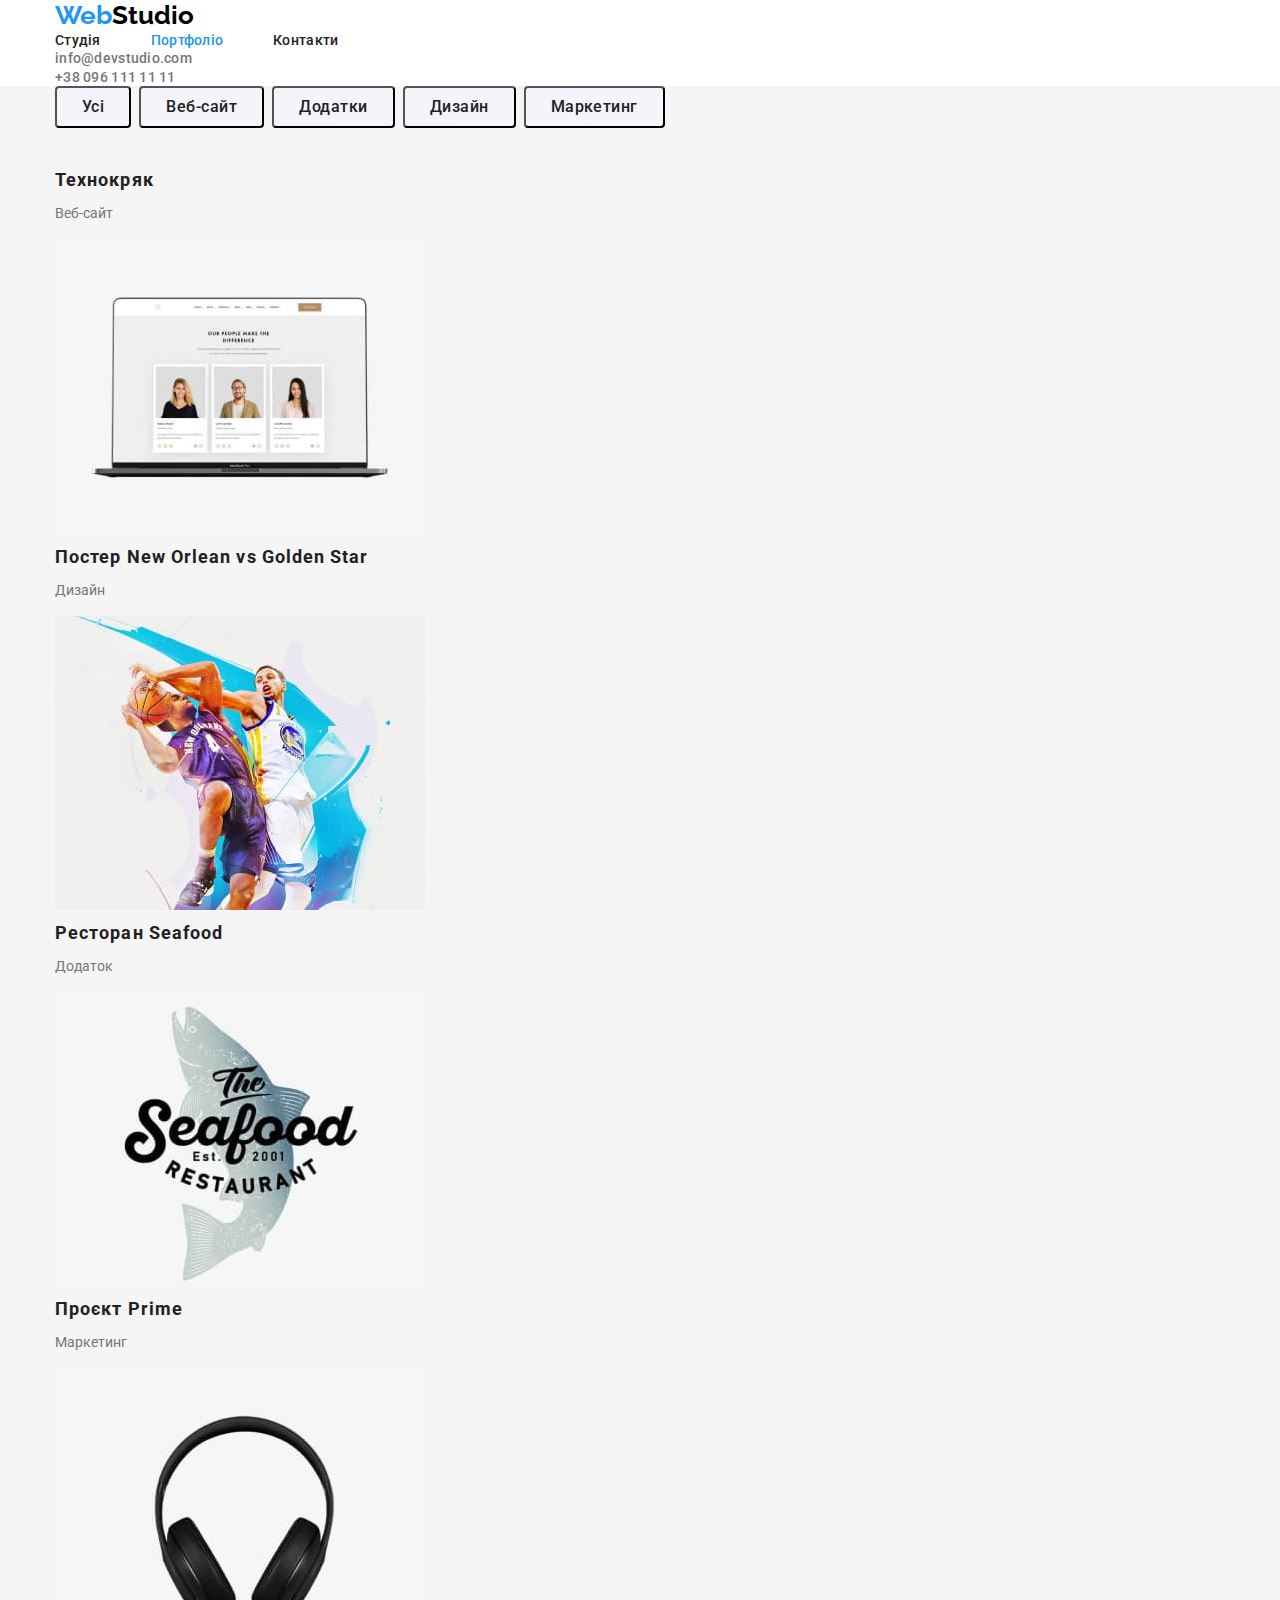
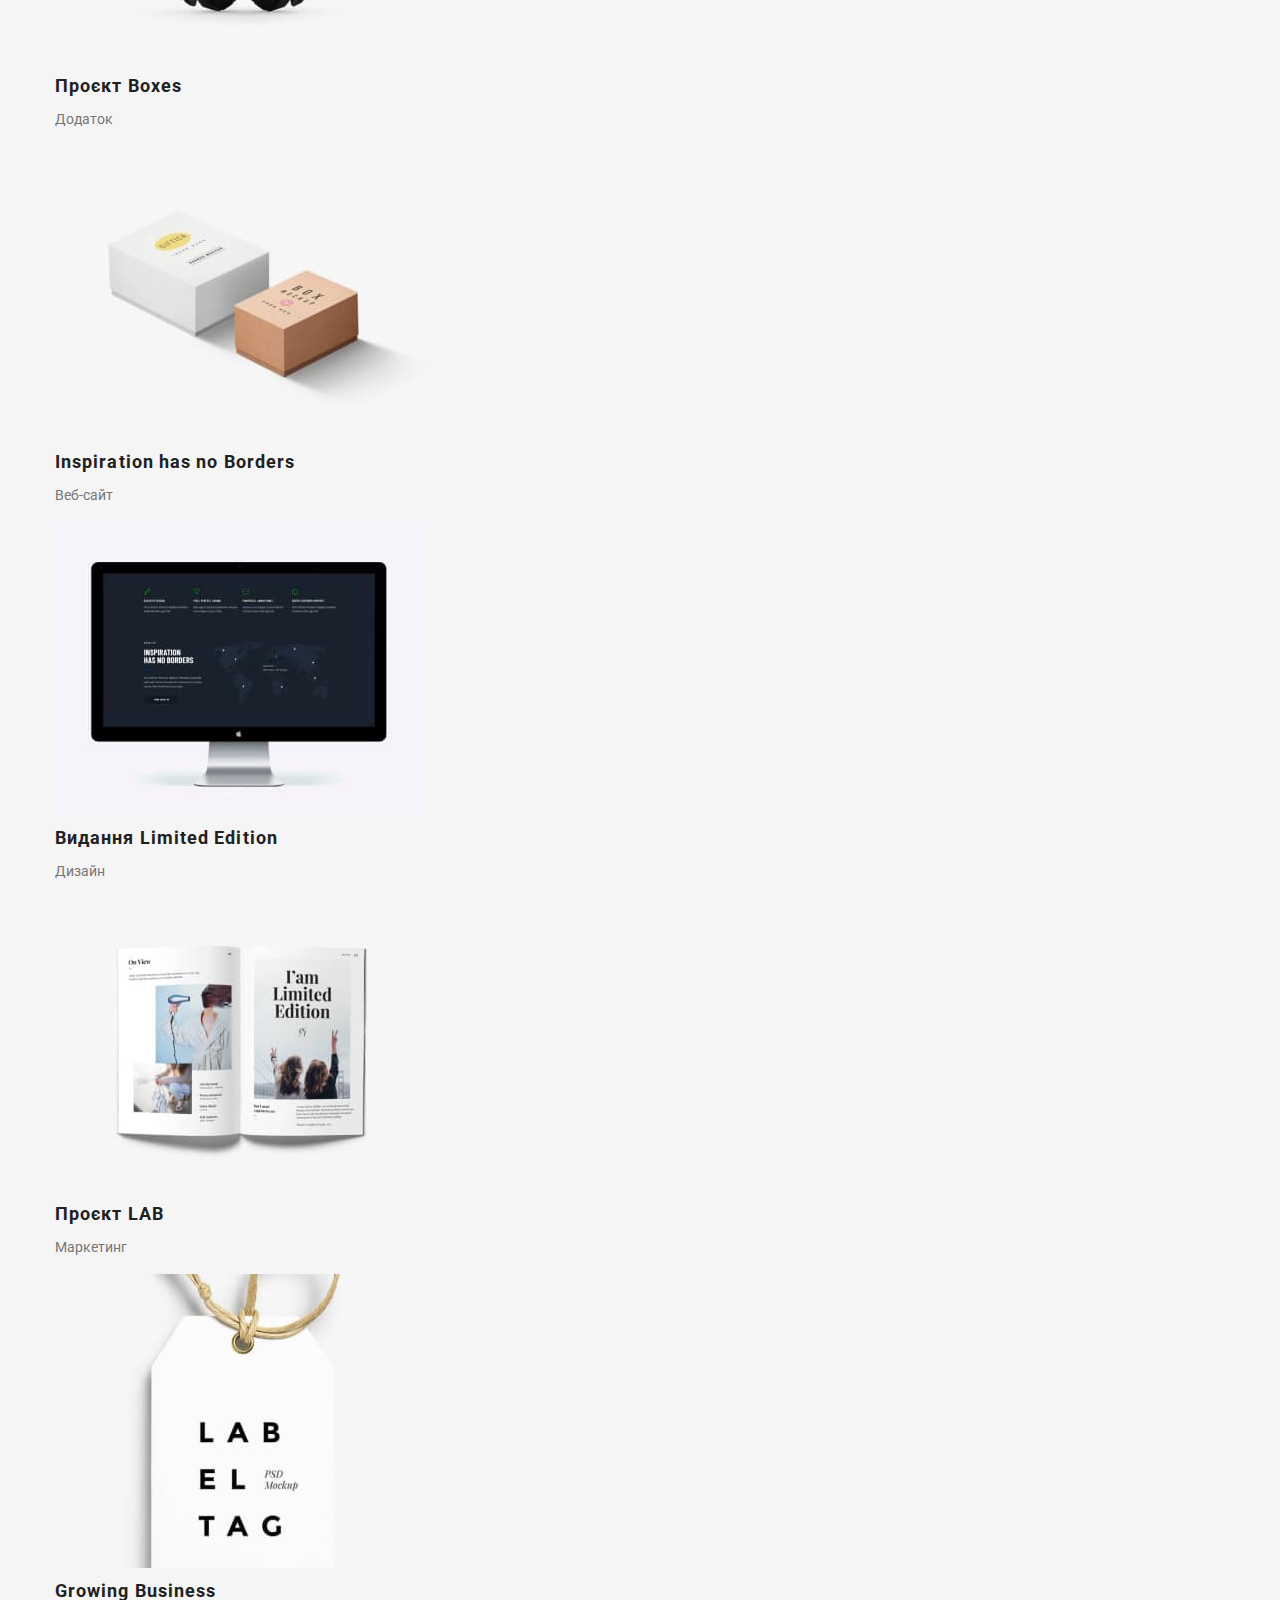
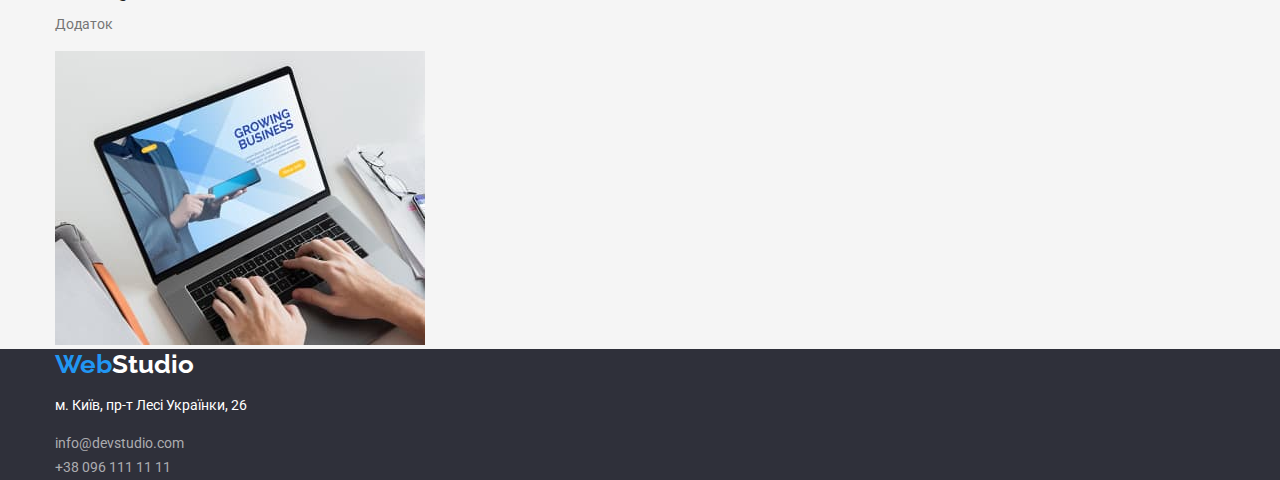
==== portfolio.html @ 54b23ca5 "Added display fllex to header" ====
<!DOCTYPE html>
<html lang="uk">
<head>
    <meta charset="UTF-8">
    <meta http-equiv="X-UA-Compatible" content="IE=edge">
    <meta name="viewport" content="width=device-width, initial-scale=1.0">
    <title>Document</title>
    <link href="https://fonts.googleapis.com/css2?family=Raleway:wght@700&family=Roboto:wght@400;500;700;900&display=swap"
        rel="stylesheet">
    <link rel="stylesheet" href="https://cdnjs.cloudflare.com/ajax/libs/modern-normalize/1.1.0/modern-normalize.min.css">
    <link rel="stylesheet" href="./css/styles.css">
</head>
<body class="page">
    <header class="page-header">
        <div class="container">
        <nav>
            <a href="./index.html" class="logo">
                <span class="accent">Web</span>Studio
            </a>
    
            <ul class="site-nav list">
                <li class="item"><a href="./index.html" class="link">Студія</a></li>
                <li class="item"><a href="./portfolio.html" class="link current">Портфоліо</a></li>
                <li class="item"><a href="" class="link">Контакти</a></li>
            </ul>
        </nav>
        <ul class="contacts list">
            <li><a href="" class="contact-item">info@devstudio.com</a></li>
            <li><a href="" class="contact-item">+38 096 111 11 11</a></li>
        </ul>
        </div>
    </header>
    <main>
        <section class="section no-padding">
            <div class="container">
        <h1 hidden class="menu">Меню</h1>
        <ul class="list btn">
            <li class="navigation"><button class="button" type="button">Усі</button></li>
            <li class="navigation"><button class="button" type="button">Веб-сайт</button></li>
            <li class="navigation"><button class="button" type="button">Додатки</button></li>
            <li class="navigation"><button class="button" type="button">Дизайн</button></li>
            <li class="navigation"><button class="button" type="button">Маркетинг</button></li>
        </ul>
        <ul class="list">
            <li class="list-item">
                <h2 class="section-port-title">Технокряк</h2>
                <p class="text">Веб-сайт</p>
                <img src="./images/технокряк.jpg" alt="Веб-сайт" width="370">
            </li>
            <li class="list-item">
                <h2 class="section-port-title">Постер New Orlean vs Golden Star</h2>
                <p class="text">Дизайн</p>
                <img src="./images/постер.jpg" alt="постер з баскетболістами" width="370">
            </li>
            <li class="list-item">
                <h2 class="section-port-title">Ресторан Seafood</h2>
                <p class="text">Додаток</p>
                <img src="./images/ресторан.jpg" alt="вивіска ресторану морепродуктів" width="370">
            </li>
            <li class="list-item">
                <h2 class="section-port-title">Проєкт Prime</h2>
                <p class="text">Маркетинг</p>
                <img src="./images/проект-прайм.jpg" alt="навушники" width="370">
            </li>
            <li class="list-item">
                <h2 class="section-port-title">Проєкт Boxes</h2>
                <p class="text">Додаток</p>
                <img src="./images/проект-бокс.jpg" alt="коробки" width="370">
            </li>
            <li class="list-item">
                <h2 class="section-port-title">Inspiration has no Borders</h2>
                <p class="text">Веб-сайт</p>
                <img src="./images/вебсайт.jpg" alt="компьютер" width="370">
            </li>
            <li class="list-item">
                <h2 class="section-port-title">Видання Limited Edition</h2>
                <p class="text">Дизайн</p>
                <img src="./images/видання.jpg" alt="відкритий журнал" width="370">
            </li>
            <li class="list-item">
                <h2 class="section-port-title" >Проєкт LAB</h2>
                <p class="text">Маркетинг</p>
                <img src="./images/проект-лаб.jpg" alt="бірка" width="370">
            </li>
            <li class="list-item">
                <h2 class="section-port-title">Growing Business</h2>
                <p class="text">Додаток</p>
                <img src="./images/бізнес.jpg" alt="людина працює за компьютером" width="370">
            </li>
        </ul>
            </div>
        </section>
    </main>
    <footer class="end-page">
        <div class="container">
        <a href="./index.html" class="logo">
            <span class="accent">Web</span><span class="color-footer">Studio</span>
        </a><br>
        <address>
            <p class="post-office">
                м. Київ, пр-т Лесі Українки, 26 <br>
            </p>
            <a href="" class="email">info@devstudio.com</a><br>
            <a href="" class="number">+38 096 111 11 11</a>
        </address>
        </div>
    </footer>
</body>
</html>
---- css/styles.css ----
/*основний колір #212121*/
/*другорядний колір #757575*/
/*білий #FFFFFF*/
/*акцент #2196F3*/
/*основний bcg колір #F5F5F5*/
.container{
    width: 1200px;
    margin-left: auto;
    margin-right: auto;
    padding-left: 15px;
    padding-right: 15px;
}
:root {
    --primary-text-color:#212121;
    --secondary-text-color:#757575;
    --accent-color:#2196F3;
    --primary-bcground-color:#F5F5F5;
    --bcground-accent-color: #2196F3;
    --primary-white-color:#FFFFFF;
    --secondary-white-color:#F5F4FA;
    --bcground-secondary-white-color: #F5F4FA;
}

/*header*/
.logo, .accent {
    font-family: 'Raleway', sans-serif;
    font-weight: 700;
    font-size: 26px;
    line-height:1.19;
    text-decoration: none;       
}
.logo {
    color: #000000;
}

.accent {
    color: var(--accent-color);
}

.logo:hover,
.logo:focus{
    color: var(--accent-color);
}

/*body*/
.page {
    color:var(--primary-text-color);
    background-color: var(--primary-bcground-color);
    font-family: 'Roboto', sans-serif;
}
.page-header{
    background-color:#FFFFFF;
}
.site-nav{
    display: flex;
}
.site-nav .item:not(:last-child){
    margin-right: 50px;
}
.site-nav .link{
    color:var(--primary-text-color);
    font-weight: 500;
    font-size: 14px;
    line-height: 1.14;
    letter-spacing: 0.02em;
    text-decoration: none;
}
.site-nav .link.current{
    color: var(--accent-color);
    font-weight: 500;
    font-size: 14px;
    line-height:1.14;
    letter-spacing: 0.02em;

}
.site-nav .link:hover, 
.site-nav .link:focus {
    color: var(--accent-color);
}
.contacts .contact-item {
    color: var(--secondary-text-color);
    font-weight: 500;
    font-size: 14px;
    line-height:1.14;
    letter-spacing: 0.02em;
    text-decoration: none;
}
.contacts .contact-item:hover,
.contacts .contact-item:focus{
    color:var(--accent-color);
}

/*main*/

/*hero*/
.hero{
    background-color: #2F303A;
    text-align: center;
}
.hero-title{
    margin-top: 0;
    margin-bottom: 32px;
    color: #FFFFFF;
    text-transform: uppercase;
    font-weight: 900;
    font-size: 44px;
    line-height: 1.36;
    letter-spacing: 0.06em;
    
}
.section{
    background-color:var(--primary-bcground-color);
    padding-top: 94px;
    padding-bottom: 94px;
}
.section-title{
    color:var(--primary-text-color) ;
    font-size: 36px;
    line-height: 1.17;
    text-align: center;
    margin-top: 0;
    margin-bottom: 50px;
}
.list{
    list-style: none;
    margin: 0;
    padding: 0;
}

/*features*/
.feature-list .title {
    color:var(--primary-text-color);
    font-size: 14px;
    line-height: 1.14;
    margin-top: 0;
    margin-bottom: 10; 
}
.list-item .text{
    color: var(--secondary-text-color);
    font-size: 14px;
    line-height: 1.71;
    margin-top: 0;
    
}
/*work*/
.work-list .title{
    color: var(--primary-text-color);
}
/*team*/
.team{
    background-color: #F5F4FA;
}
.team-list .title{
    color: var(--primary-text-color);
    font-weight: 500;
    font-size: 16px;
    line-height: 1.19;
    margin-top: 0;
    margin-bottom: 10px;
}
.section-team {
    background-color: var(--bcground-secondary-white-color);
}
.list-member .text{
    color: var(--secondary-text-color);
    font-size: 16px;
    line-height: 1.19;
    margin-top: 0;
    margin-bottom: 0;
}
/*footer*/
.end-page{
    background-color:#2F303A;
}
.post-office{
    color:var(--primary-white-color);
    font-style: normal;
    font-size: 14px;
    line-height: 1.71;
}
.color-footer{
    color: var(--primary-white-color);
}
.color-footer:hover,
.color-footer:focus {
    color: var(--accent-color);
}
.email,
.number {
    color:#ACACB0 ;
    font-style: normal;
    font-size: 14px;
    line-height: 1.71;
    text-decoration: none;
}
.email:hover,
.email:focus{
   color: var(--accent-color); 
}
.number:hover,
.number:focus{
    color: var(--accent-color);
}

/*Styles of portfolio*/
.button {
    display: inline-block;
    color: var(--primary-text-color);
    background-color:var(--secondary-white-color);
    font-family: 'Roboto';
    font-style: normal;
    cursor: pointer;
    font-weight: 500;
    font-size: 16px;
    line-height: 1.63;
    letter-spacing: 0.03em;
    border-radius: 4px;
    padding: 6px 25px;
}
.list.btn {
    margin-bottom: 34px;
    display: flex;
}
.list.btn .navigation:not(:last-child){
    margin-right: 8px;
}
.button:hover,
.button:focus{
    color: var(--primary-white-color);
    background-color:var(--bcground-accent-color);
}
.button.primary{
    min-width: 216px;
    display: inline-block;
    color:var(--primary-white-color);
    background-color:var(--bcground-accent-color);
    font-family: 'Roboto';
    font-style: normal;
    font-weight: 700;
    font-size: 16px;
    line-height: 1.88;
    text-align: center;
    letter-spacing: 0.06em;
    border-radius: 4px;
    padding: 10px 32px;
}
.button.secondary{
    color: var(--primary-text-color);
    background-color:var(--bcground-secondary-white-color);
}
.section-port-title{
    color: var(--primary-text-color);
    font-size: 18px;
    line-height: 2;
    letter-spacing: 0.06em;
    margin-top: 0;
    margin-bottom: 4px;
}
.section.no-padding{
    padding-top: 0;
    padding-bottom: 0;
}
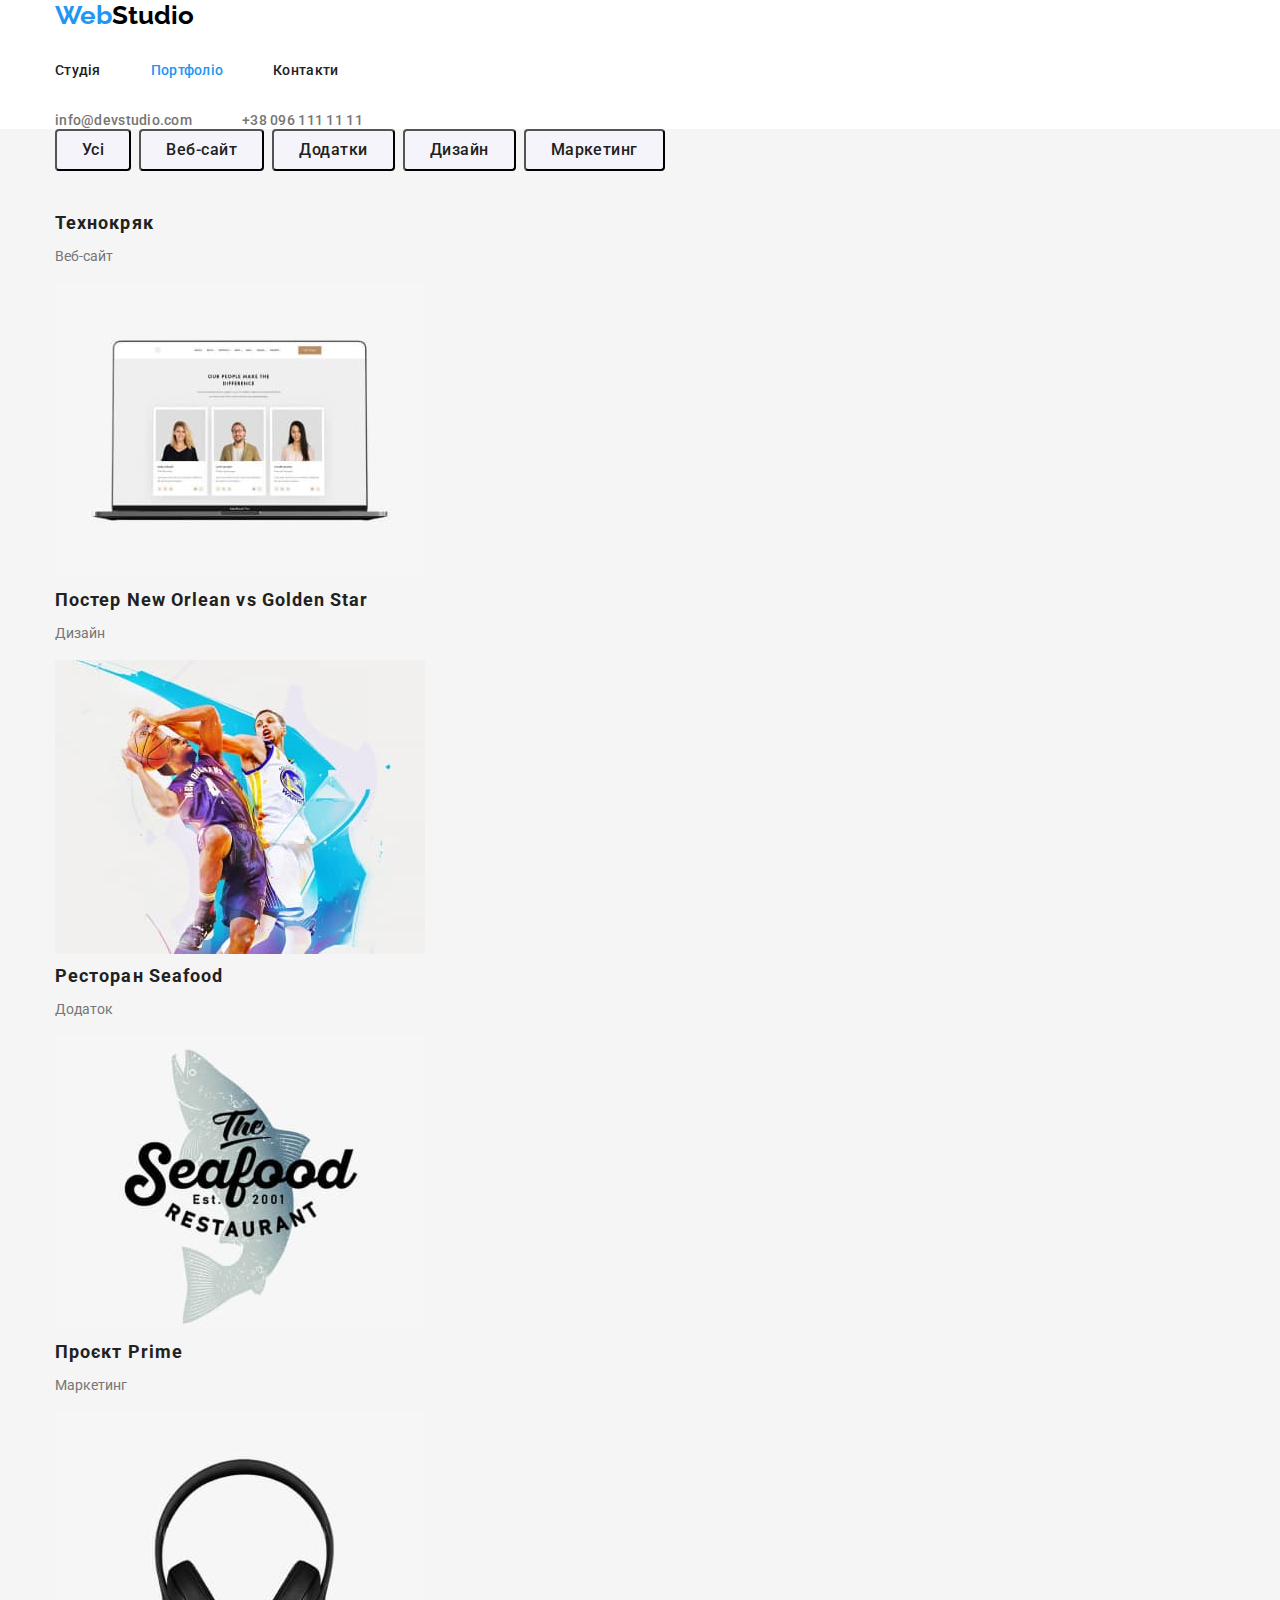
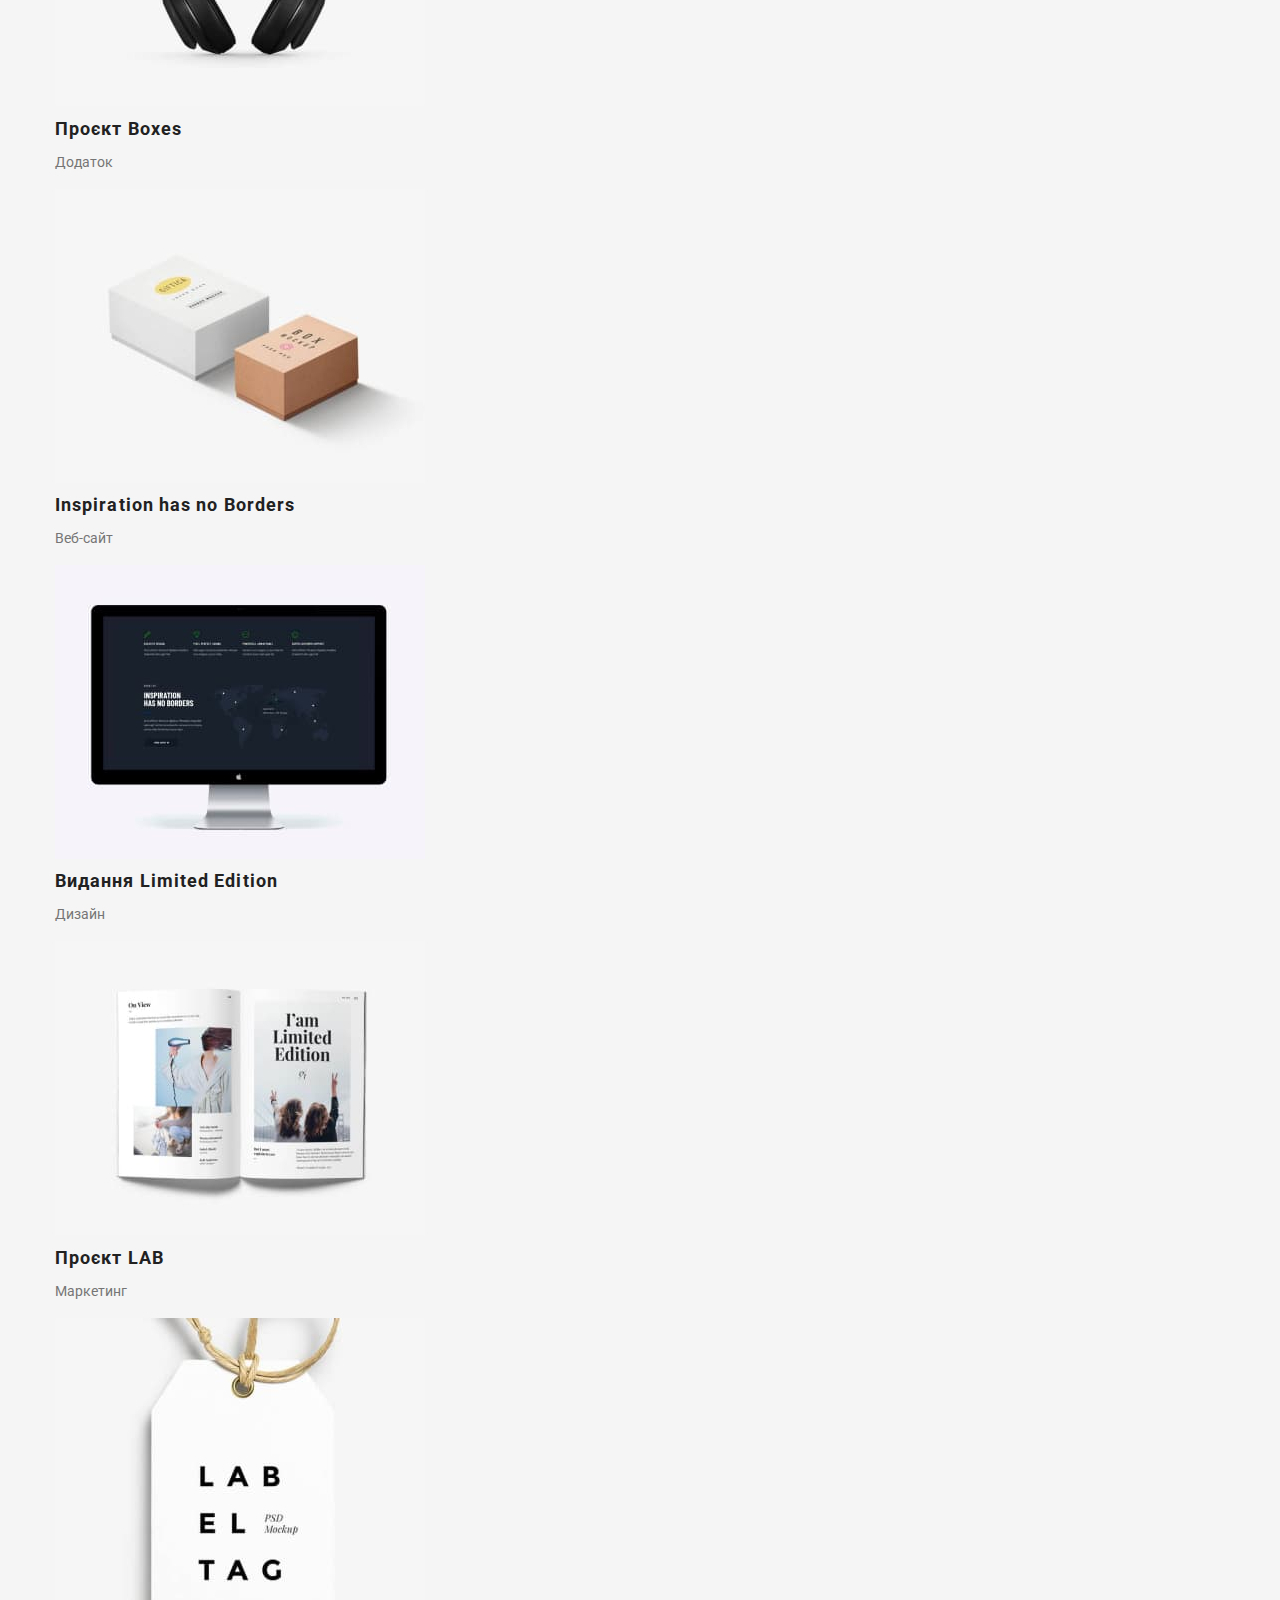
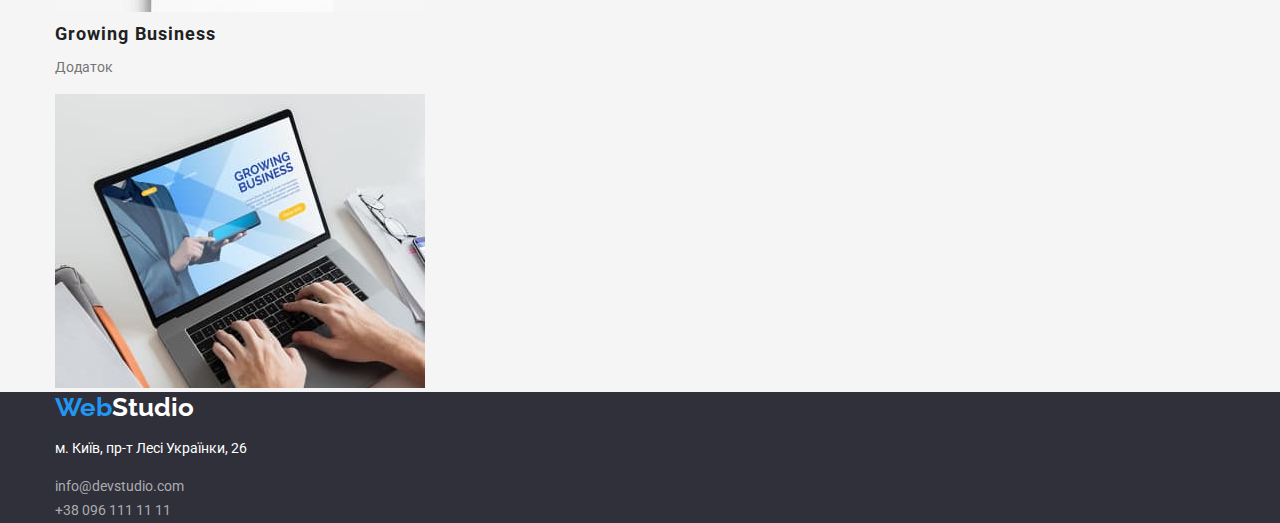
==== commit 16ce6f92: "Updated header" ====
--- a/portfolio.html
+++ b/portfolio.html
@@ -25,8 +25,8 @@
             </ul>
         </nav>
         <ul class="contacts list">
-            <li><a href="" class="contact-item">info@devstudio.com</a></li>
-            <li><a href="" class="contact-item">+38 096 111 11 11</a></li>
+            <li class="item"><a href="mailto:info@devstudio.com" class="contact-item">info@devstudio.com</a></li>
+            <li class="item"><a href="tel:+380961111111" class="contact-item">+38 096 111 11 11</a></li>
         </ul>
         </div>
     </header>
--- a/css/styles.css
+++ b/css/styles.css
@@ -51,6 +51,10 @@
 .page-header{
     background-color:#FFFFFF;
 }
+/*main-div*/
+.main-div{
+    display: flex;
+}
 .site-nav{
     display: flex;
 }
@@ -58,12 +62,17 @@
     margin-right: 50px;
 }
 .site-nav .link{
+    display:block;
+    padding-top: 32px;
+    padding-bottom: 32px;
+    
     color:var(--primary-text-color);
     font-weight: 500;
     font-size: 14px;
     line-height: 1.14;
     letter-spacing: 0.02em;
     text-decoration: none;
+    
 }
 .site-nav .link.current{
     color: var(--accent-color);
@@ -76,6 +85,12 @@
 .site-nav .link:hover, 
 .site-nav .link:focus {
     color: var(--accent-color);
+}
+.contacts{
+    display: flex;
+}
+.contacts .item+.item{
+    margin-left: 50px;
 }
 .contacts .contact-item {
     color: var(--secondary-text-color);
@@ -100,6 +115,7 @@
 .hero-title{
     margin-top: 0;
     margin-bottom: 32px;
+    
     color: #FFFFFF;
     text-transform: uppercase;
     font-weight: 900;
@@ -109,17 +125,20 @@
     
 }
 .section{
-    background-color:var(--primary-bcground-color);
     padding-top: 94px;
     padding-bottom: 94px;
+    
+    background-color:var(--primary-bcground-color);
 }
 .section-title{
+    margin-top: 0;
+    margin-bottom: 50px;
+    
     color:var(--primary-text-color) ;
     font-size: 36px;
     line-height: 1.17;
     text-align: center;
-    margin-top: 0;
-    margin-bottom: 50px;
+    
 }
 .list{
     list-style: none;
@@ -129,17 +148,21 @@
 
 /*features*/
 .feature-list .title {
+    margin-top: 0;
+    margin-bottom: 10;
+    
     color:var(--primary-text-color);
     font-size: 14px;
     line-height: 1.14;
-    margin-top: 0;
-    margin-bottom: 10; 
+     
 }
 .list-item .text{
+    margin-top: 0;
+    
     color: var(--secondary-text-color);
     font-size: 14px;
     line-height: 1.71;
-    margin-top: 0;
+    
     
 }
 /*work*/
@@ -151,22 +174,26 @@
     background-color: #F5F4FA;
 }
 .team-list .title{
+    margin-top: 0;
+    margin-bottom: 10px;
+    
     color: var(--primary-text-color);
     font-weight: 500;
     font-size: 16px;
     line-height: 1.19;
-    margin-top: 0;
-    margin-bottom: 10px;
+    
 }
 .section-team {
     background-color: var(--bcground-secondary-white-color);
 }
 .list-member .text{
+    margin-top: 0;
+    margin-bottom: 0;
+    
     color: var(--secondary-text-color);
     font-size: 16px;
     line-height: 1.19;
-    margin-top: 0;
-    margin-bottom: 0;
+    
 }
 /*footer*/
 .end-page{
@@ -205,8 +232,12 @@
 /*Styles of portfolio*/
 .button {
     display: inline-block;
+    border-radius: 4px;
+    padding: 6px 25px;
+    
     color: var(--primary-text-color);
     background-color:var(--secondary-white-color);
+    
     font-family: 'Roboto';
     font-style: normal;
     cursor: pointer;
@@ -214,8 +245,7 @@
     font-size: 16px;
     line-height: 1.63;
     letter-spacing: 0.03em;
-    border-radius: 4px;
-    padding: 6px 25px;
+    
 }
 .list.btn {
     margin-bottom: 34px;
@@ -232,8 +262,12 @@
 .button.primary{
     min-width: 216px;
     display: inline-block;
+    border-radius: 4px;
+    padding: 10px 32px;
+    
     color:var(--primary-white-color);
     background-color:var(--bcground-accent-color);
+    
     font-family: 'Roboto';
     font-style: normal;
     font-weight: 700;
@@ -241,20 +275,21 @@
     line-height: 1.88;
     text-align: center;
     letter-spacing: 0.06em;
-    border-radius: 4px;
-    padding: 10px 32px;
+    
 }
 .button.secondary{
     color: var(--primary-text-color);
     background-color:var(--bcground-secondary-white-color);
 }
 .section-port-title{
+    margin-top: 0;
+    margin-bottom: 4px;
+    
     color: var(--primary-text-color);
     font-size: 18px;
     line-height: 2;
     letter-spacing: 0.06em;
-    margin-top: 0;
-    margin-bottom: 4px;
+    
 }
 .section.no-padding{
     padding-top: 0;
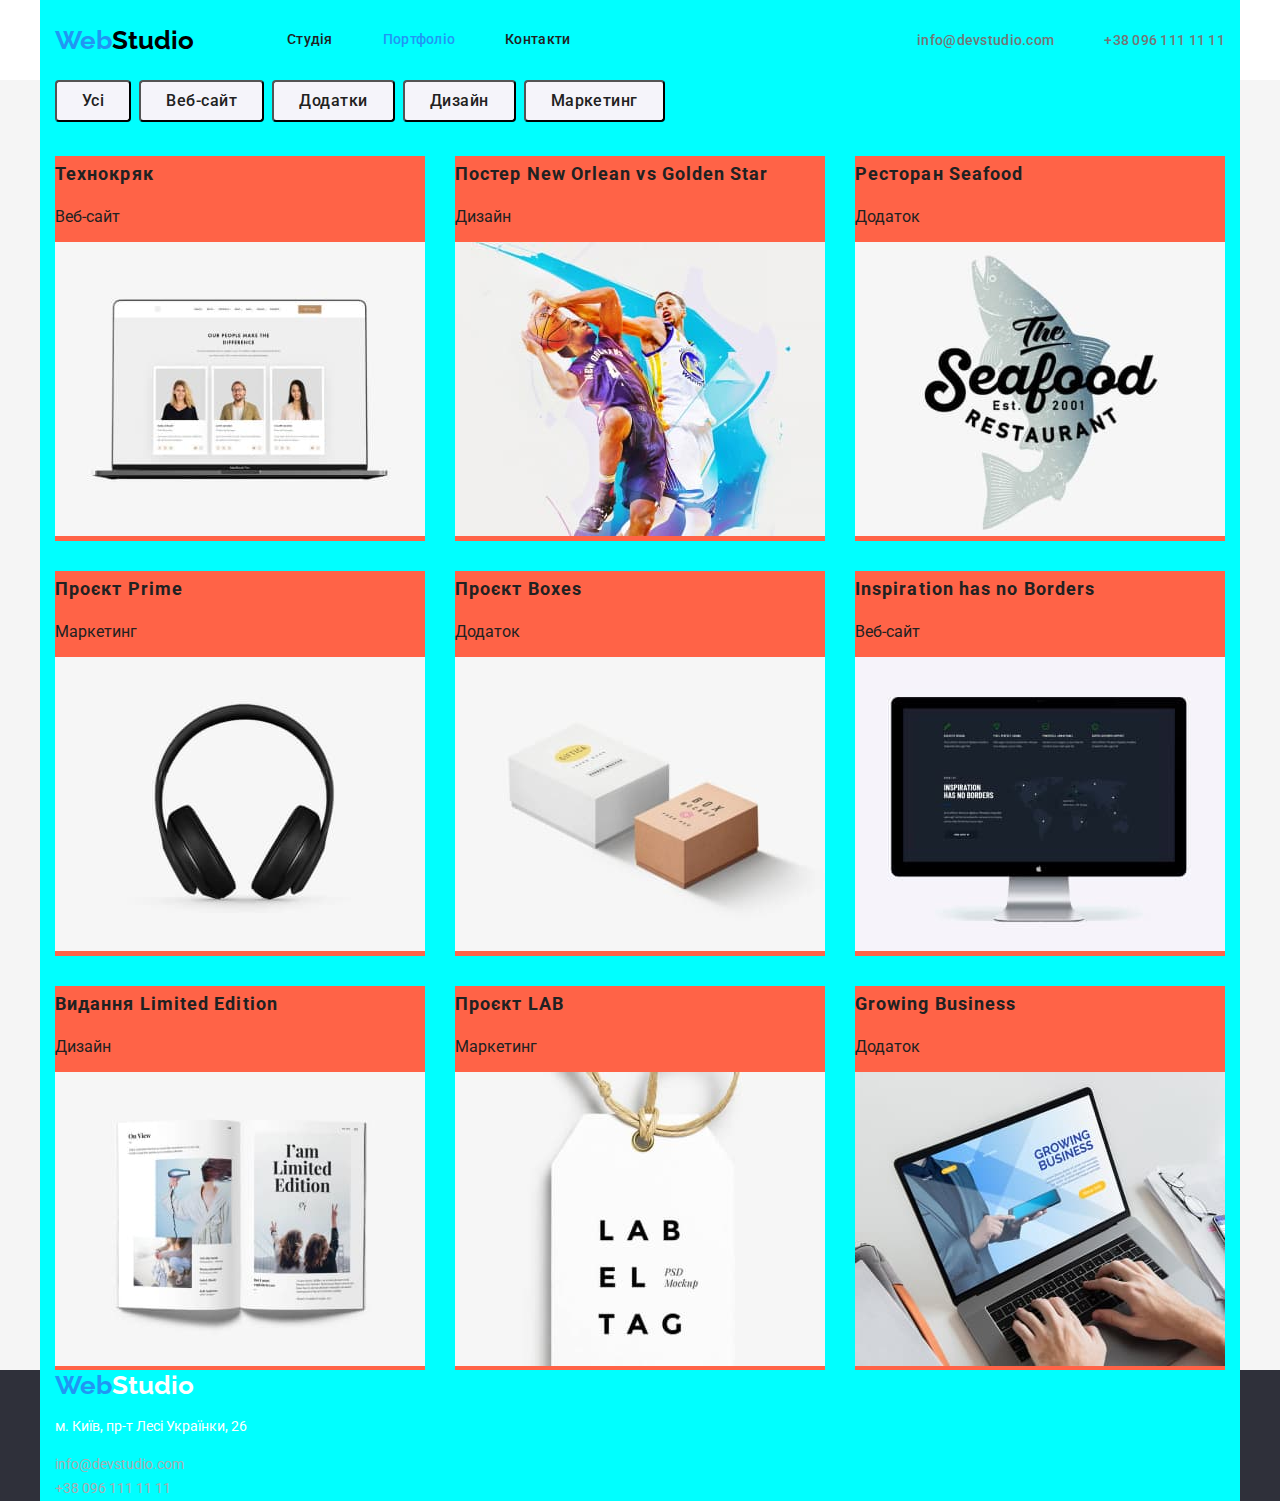
==== commit 81dd32f6: "Made boxex for portfolio" ====
--- a/portfolio.html
+++ b/portfolio.html
@@ -12,8 +12,8 @@
 </head>
 <body class="page">
     <header class="page-header">
-        <div class="container">
-        <nav>
+        <div class="container main-div"">
+        <nav class="main-nav">
             <a href="./index.html" class="logo">
                 <span class="accent">Web</span>Studio
             </a>
@@ -33,61 +33,61 @@
     <main>
         <section class="section no-padding">
             <div class="container">
-        <h1 hidden class="menu">Меню</h1>
-        <ul class="list btn">
-            <li class="navigation"><button class="button" type="button">Усі</button></li>
-            <li class="navigation"><button class="button" type="button">Веб-сайт</button></li>
-            <li class="navigation"><button class="button" type="button">Додатки</button></li>
-            <li class="navigation"><button class="button" type="button">Дизайн</button></li>
-            <li class="navigation"><button class="button" type="button">Маркетинг</button></li>
-        </ul>
-        <ul class="list">
-            <li class="list-item">
-                <h2 class="section-port-title">Технокряк</h2>
-                <p class="text">Веб-сайт</p>
-                <img src="./images/технокряк.jpg" alt="Веб-сайт" width="370">
-            </li>
-            <li class="list-item">
-                <h2 class="section-port-title">Постер New Orlean vs Golden Star</h2>
-                <p class="text">Дизайн</p>
-                <img src="./images/постер.jpg" alt="постер з баскетболістами" width="370">
-            </li>
-            <li class="list-item">
-                <h2 class="section-port-title">Ресторан Seafood</h2>
-                <p class="text">Додаток</p>
-                <img src="./images/ресторан.jpg" alt="вивіска ресторану морепродуктів" width="370">
-            </li>
-            <li class="list-item">
-                <h2 class="section-port-title">Проєкт Prime</h2>
-                <p class="text">Маркетинг</p>
-                <img src="./images/проект-прайм.jpg" alt="навушники" width="370">
-            </li>
-            <li class="list-item">
-                <h2 class="section-port-title">Проєкт Boxes</h2>
-                <p class="text">Додаток</p>
-                <img src="./images/проект-бокс.jpg" alt="коробки" width="370">
-            </li>
-            <li class="list-item">
-                <h2 class="section-port-title">Inspiration has no Borders</h2>
-                <p class="text">Веб-сайт</p>
-                <img src="./images/вебсайт.jpg" alt="компьютер" width="370">
-            </li>
-            <li class="list-item">
-                <h2 class="section-port-title">Видання Limited Edition</h2>
-                <p class="text">Дизайн</p>
-                <img src="./images/видання.jpg" alt="відкритий журнал" width="370">
-            </li>
-            <li class="list-item">
-                <h2 class="section-port-title" >Проєкт LAB</h2>
-                <p class="text">Маркетинг</p>
-                <img src="./images/проект-лаб.jpg" alt="бірка" width="370">
-            </li>
-            <li class="list-item">
-                <h2 class="section-port-title">Growing Business</h2>
-                <p class="text">Додаток</p>
-                <img src="./images/бізнес.jpg" alt="людина працює за компьютером" width="370">
-            </li>
-        </ul>
+                <h1 hidden class="menu">Меню</h1>
+                <ul class="list btn">
+                    <li class="navigation"><button class="button" type="button">Усі</button></li>
+                    <li class="navigation"><button class="button" type="button">Веб-сайт</button></li>
+                    <li class="navigation"><button class="button" type="button">Додатки</button></li>
+                    <li class="navigation"><button class="button" type="button">Дизайн</button></li>
+                    <li class="navigation"><button class="button" type="button">Маркетинг</button></li>
+                </ul>
+                <ul class="list-content">
+                    <li class="list-items">
+                        <h2 class="section-port-title">Технокряк</h2>
+                        <p class="text">Веб-сайт</p>
+                        <img src="./images/технокряк.jpg" alt="Веб-сайт" width="370">
+                    </li>
+                    <li class="list-items">
+                        <h2 class="section-port-title">Постер New Orlean vs Golden Star</h2>
+                        <p class="text">Дизайн</p>
+                        <img src="./images/постер.jpg" alt="постер з баскетболістами" width="370">
+                    </li>
+                    <li class="list-items">
+                        <h2 class="section-port-title">Ресторан Seafood</h2>
+                        <p class="text">Додаток</p>
+                        <img src="./images/ресторан.jpg" alt="вивіска ресторану морепродуктів" width="370">
+                    </li>
+                    <li class="list-items">
+                        <h2 class="section-port-title">Проєкт Prime</h2>
+                        <p class="text">Маркетинг</p>
+                        <img src="./images/проект-прайм.jpg" alt="навушники" width="370">
+                    </li>
+                    <li class="list-items">
+                        <h2 class="section-port-title">Проєкт Boxes</h2>
+                        <p class="text">Додаток</p>
+                        <img src="./images/проект-бокс.jpg" alt="коробки" width="370">
+                    </li>
+                    <li class="list-items">
+                        <h2 class="section-port-title">Inspiration has no Borders</h2>
+                        <p class="text">Веб-сайт</p>
+                        <img src="./images/вебсайт.jpg" alt="компьютер" width="370">
+                    </li>
+                    <li class="list-items">
+                        <h2 class="section-port-title">Видання Limited Edition</h2>
+                        <p class="text">Дизайн</p>
+                        <img src="./images/видання.jpg" alt="відкритий журнал" width="370">
+                    </li>
+                    <li class="list-items">
+                        <h2 class="section-port-title" >Проєкт LAB</h2>
+                        <p class="text">Маркетинг</p>
+                        <img src="./images/проект-лаб.jpg" alt="бірка" width="370">
+                    </li>
+                    <li class="list-items">
+                        <h2 class="section-port-title">Growing Business</h2>
+                        <p class="text">Додаток</p>
+                        <img src="./images/бізнес.jpg" alt="людина працює за компьютером" width="370">
+                    </li>
+                </ul>
             </div>
         </section>
     </main>
--- a/css/styles.css
+++ b/css/styles.css
@@ -8,7 +8,7 @@
     margin-left: auto;
     margin-right: auto;
     padding-left: 15px;
-    padding-right: 15px;
+    padding-right: 15px; background-color: aqua;
 }
 :root {
     --primary-text-color:#212121;
@@ -51,13 +51,26 @@
 .page-header{
     background-color:#FFFFFF;
 }
+.list {
+    list-style: none;
+    margin: 0;
+    padding: 0;
+}
+.site-nav {
+    display: flex;
+    margin-left: 93px;
+}
+
+.main-nav {
+    display: flex;
+    align-items: center; 
+}
+
 /*main-div*/
 .main-div{
     display: flex;
-}
-.site-nav{
-    display: flex;
-}
+    align-items: center;}
+
 .site-nav .item:not(:last-child){
     margin-right: 50px;
 }
@@ -88,6 +101,7 @@
 }
 .contacts{
     display: flex;
+    margin-left: auto;
 }
 .contacts .item+.item{
     margin-left: 50px;
@@ -140,31 +154,34 @@
     text-align: center;
     
 }
-.list{
-    list-style: none;
-    margin: 0;
-    padding: 0;
-}
 
 /*features*/
 .feature-list .title {
     margin-top: 0;
-    margin-bottom: 10;
-    
-    color:var(--primary-text-color);
+    margin-bottom: 10 px;
+    color: var(--primary-text-color);
     font-size: 14px;
     line-height: 1.14;
-     
-}
-.list-item .text{
-    margin-top: 0;
-    
+    margin-bottom: 10px;
+}
+.feature-list {
+    display: flex;
+    flex: wrap;
+}
+.feature-list .list-item{
+width: 270px;
+}
+.list-item .text {
+    margin-top: 0;
+    margin-bottom: 0;
+
     color: var(--secondary-text-color);
     font-size: 14px;
     line-height: 1.71;
-    
-    
-}
+}
+
+
+
 /*work*/
 .work-list .title{
     color: var(--primary-text-color);
@@ -245,11 +262,11 @@
     font-size: 16px;
     line-height: 1.63;
     letter-spacing: 0.03em;
-    
 }
 .list.btn {
     margin-bottom: 34px;
     display: flex;
+    
 }
 .list.btn .navigation:not(:last-child){
     margin-right: 8px;
@@ -281,6 +298,7 @@
     color: var(--primary-text-color);
     background-color:var(--bcground-secondary-white-color);
 }
+
 .section-port-title{
     margin-top: 0;
     margin-bottom: 4px;
@@ -288,8 +306,27 @@
     color: var(--primary-text-color);
     font-size: 18px;
     line-height: 2;
-    letter-spacing: 0.06em;
-    
+    letter-spacing: 0.06em; 
+}
+.list-content {
+    display: flex;
+    flex-wrap: wrap;
+    list-style: none;
+    margin: 0;
+    padding: 0;
+    
+}
+.list-items{
+    width:calc ((100%-60px)/3);
+    margin-right: 30px;
+    margin-bottom: 30px;
+    background-color: tomato;
+}
+.list-items:nth-child(3n){
+    margin-right: 0;
+}
+.list-items:nth-last-child(-n+3){
+    margin-bottom: 0;   
 }
 .section.no-padding{
     padding-top: 0;
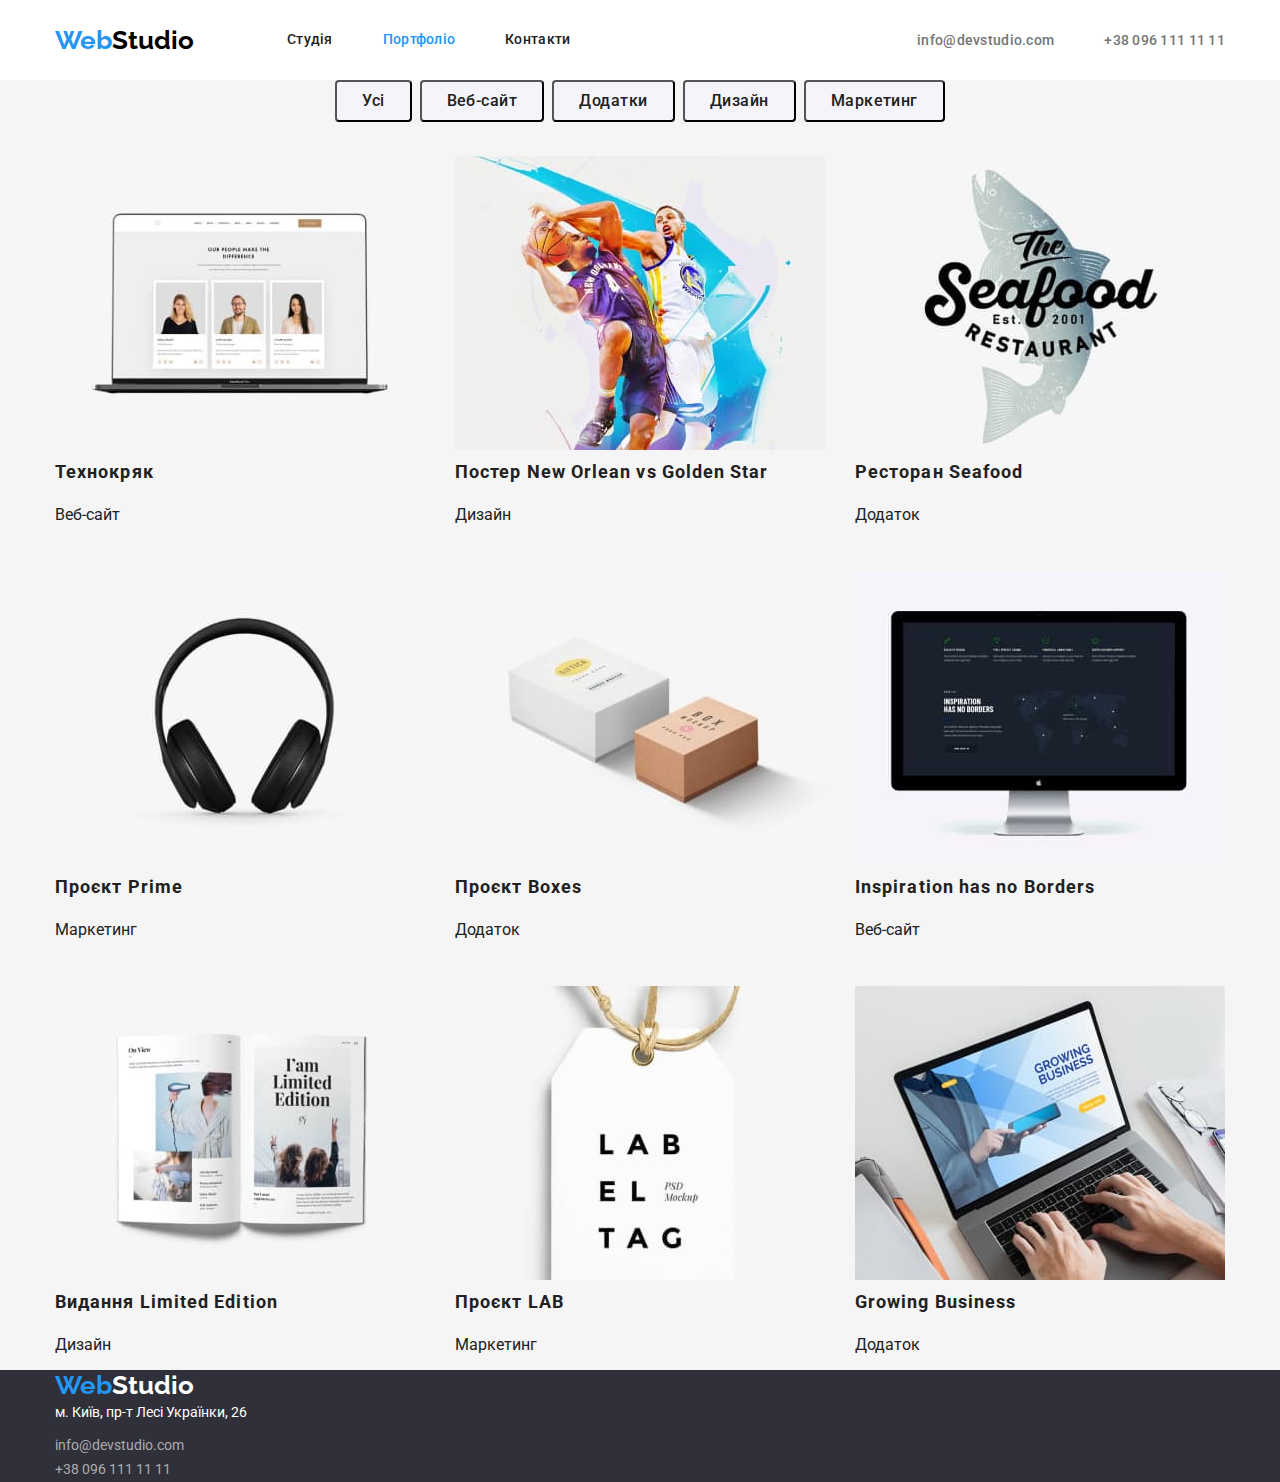
==== commit 262bb585: "Updated html" ====
--- a/portfolio.html
+++ b/portfolio.html
@@ -43,49 +43,49 @@
                 </ul>
                 <ul class="list-content">
                     <li class="list-items">
+                        <img src="./images/технокряк.jpg" alt="Веб-сайт" width="370">
                         <h2 class="section-port-title">Технокряк</h2>
                         <p class="text">Веб-сайт</p>
-                        <img src="./images/технокряк.jpg" alt="Веб-сайт" width="370">
                     </li>
                     <li class="list-items">
+                        <img src="./images/постер.jpg" alt="постер з баскетболістами" width="370">
                         <h2 class="section-port-title">Постер New Orlean vs Golden Star</h2>
                         <p class="text">Дизайн</p>
-                        <img src="./images/постер.jpg" alt="постер з баскетболістами" width="370">
                     </li>
                     <li class="list-items">
+                        <img src="./images/ресторан.jpg" alt="вивіска ресторану морепродуктів" width="370">
                         <h2 class="section-port-title">Ресторан Seafood</h2>
                         <p class="text">Додаток</p>
-                        <img src="./images/ресторан.jpg" alt="вивіска ресторану морепродуктів" width="370">
                     </li>
                     <li class="list-items">
+                        <img src="./images/проект-прайм.jpg" alt="навушники" width="370">
                         <h2 class="section-port-title">Проєкт Prime</h2>
                         <p class="text">Маркетинг</p>
-                        <img src="./images/проект-прайм.jpg" alt="навушники" width="370">
                     </li>
                     <li class="list-items">
+                        <img src="./images/проект-бокс.jpg" alt="коробки" width="370">
                         <h2 class="section-port-title">Проєкт Boxes</h2>
                         <p class="text">Додаток</p>
-                        <img src="./images/проект-бокс.jpg" alt="коробки" width="370">
                     </li>
                     <li class="list-items">
+                        <img src="./images/вебсайт.jpg" alt="компьютер" width="370">
                         <h2 class="section-port-title">Inspiration has no Borders</h2>
                         <p class="text">Веб-сайт</p>
-                        <img src="./images/вебсайт.jpg" alt="компьютер" width="370">
                     </li>
                     <li class="list-items">
+                        <img src="./images/видання.jpg" alt="відкритий журнал" width="370">
                         <h2 class="section-port-title">Видання Limited Edition</h2>
                         <p class="text">Дизайн</p>
-                        <img src="./images/видання.jpg" alt="відкритий журнал" width="370">
                     </li>
                     <li class="list-items">
+                        <img src="./images/проект-лаб.jpg" alt="бірка" width="370">
                         <h2 class="section-port-title" >Проєкт LAB</h2>
                         <p class="text">Маркетинг</p>
-                        <img src="./images/проект-лаб.jpg" alt="бірка" width="370">
                     </li>
                     <li class="list-items">
+                        <img src="./images/бізнес.jpg" alt="людина працює за компьютером" width="370">
                         <h2 class="section-port-title">Growing Business</h2>
                         <p class="text">Додаток</p>
-                        <img src="./images/бізнес.jpg" alt="людина працює за компьютером" width="370">
                     </li>
                 </ul>
             </div>
@@ -93,12 +93,12 @@
     </main>
     <footer class="end-page">
         <div class="container">
-        <a href="./index.html" class="logo">
+        <a href="./index.html" class="logo end">
             <span class="accent">Web</span><span class="color-footer">Studio</span>
-        </a><br>
+        </a>
         <address>
             <p class="post-office">
-                м. Київ, пр-т Лесі Українки, 26 <br>
+                м. Київ, пр-т Лесі Українки, 26 
             </p>
             <a href="" class="email">info@devstudio.com</a><br>
             <a href="" class="number">+38 096 111 11 11</a>
--- a/css/styles.css
+++ b/css/styles.css
@@ -8,7 +8,7 @@
     margin-left: auto;
     margin-right: auto;
     padding-left: 15px;
-    padding-right: 15px; background-color: aqua;
+    padding-right: 15px; 
 }
 :root {
     --primary-text-color:#212121;
@@ -20,8 +20,9 @@
     --secondary-white-color:#F5F4FA;
     --bcground-secondary-white-color: #F5F4FA;
 }
-
+/*body*/
 /*header*/
+
 .logo, .accent {
     font-family: 'Raleway', sans-serif;
     font-weight: 700;
@@ -41,8 +42,6 @@
 .logo:focus{
     color: var(--accent-color);
 }
-
-/*body*/
 .page {
     color:var(--primary-text-color);
     background-color: var(--primary-bcground-color);
@@ -50,6 +49,7 @@
 }
 .page-header{
     background-color:#FFFFFF;
+    border-bottom: #ECECEC 1px;
 }
 .list {
     list-style: none;
@@ -166,10 +166,14 @@
 }
 .feature-list {
     display: flex;
-    flex: wrap;
+    flex-wrap: wrap;
 }
 .feature-list .list-item{
 width: 270px;
+margin-right: 30px;
+}
+.feature-list .list-item:nth-child(4){
+    margin-right: 0;
 }
 .list-item .text {
     margin-top: 0;
@@ -185,6 +189,16 @@
 /*work*/
 .work-list .title{
     color: var(--primary-text-color);
+}
+.work-list{
+    display: flex;
+}
+.example{
+    width: calc((100%-60px) /3);
+    margin-right: 30px;
+}
+.example:nth-child(3n){
+    margin-right: 0;
 }
 /*team*/
 .team{
@@ -197,11 +211,20 @@
     color: var(--primary-text-color);
     font-weight: 500;
     font-size: 16px;
-    line-height: 1.19;
-    
+    line-height: 1.19;   
+}
+.team-list{
+    display: flex;
+}
+.list-member{
+    width: calc((100%-90px)/4);
+    margin-right: 30px;
 }
 .section-team {
     background-color: var(--bcground-secondary-white-color);
+}
+.list-member .title{
+    text-align: center;
 }
 .list-member .text{
     margin-top: 0;
@@ -210,13 +233,20 @@
     color: var(--secondary-text-color);
     font-size: 16px;
     line-height: 1.19;
+    text-align: center;
     
 }
 /*footer*/
+.logo.end {
+    margin-bottom: 20px;
+}
 .end-page{
     background-color:#2F303A;
 }
 .post-office{
+
+    margin-top: 0;
+    margin-bottom: 9px;
     color:var(--primary-white-color);
     font-style: normal;
     font-size: 14px;
@@ -228,6 +258,9 @@
 .color-footer:hover,
 .color-footer:focus {
     color: var(--accent-color);
+}
+.email{
+    margin-bottom: 9px;
 }
 .email,
 .number {
@@ -266,8 +299,8 @@
 .list.btn {
     margin-bottom: 34px;
     display: flex;
-    
-}
+    justify-content: center;
+} 
 .list.btn .navigation:not(:last-child){
     margin-right: 8px;
 }
@@ -320,7 +353,7 @@
     width:calc ((100%-60px)/3);
     margin-right: 30px;
     margin-bottom: 30px;
-    background-color: tomato;
+    border-bottom:  #EEEEEE 1px; ;
 }
 .list-items:nth-child(3n){
     margin-right: 0;
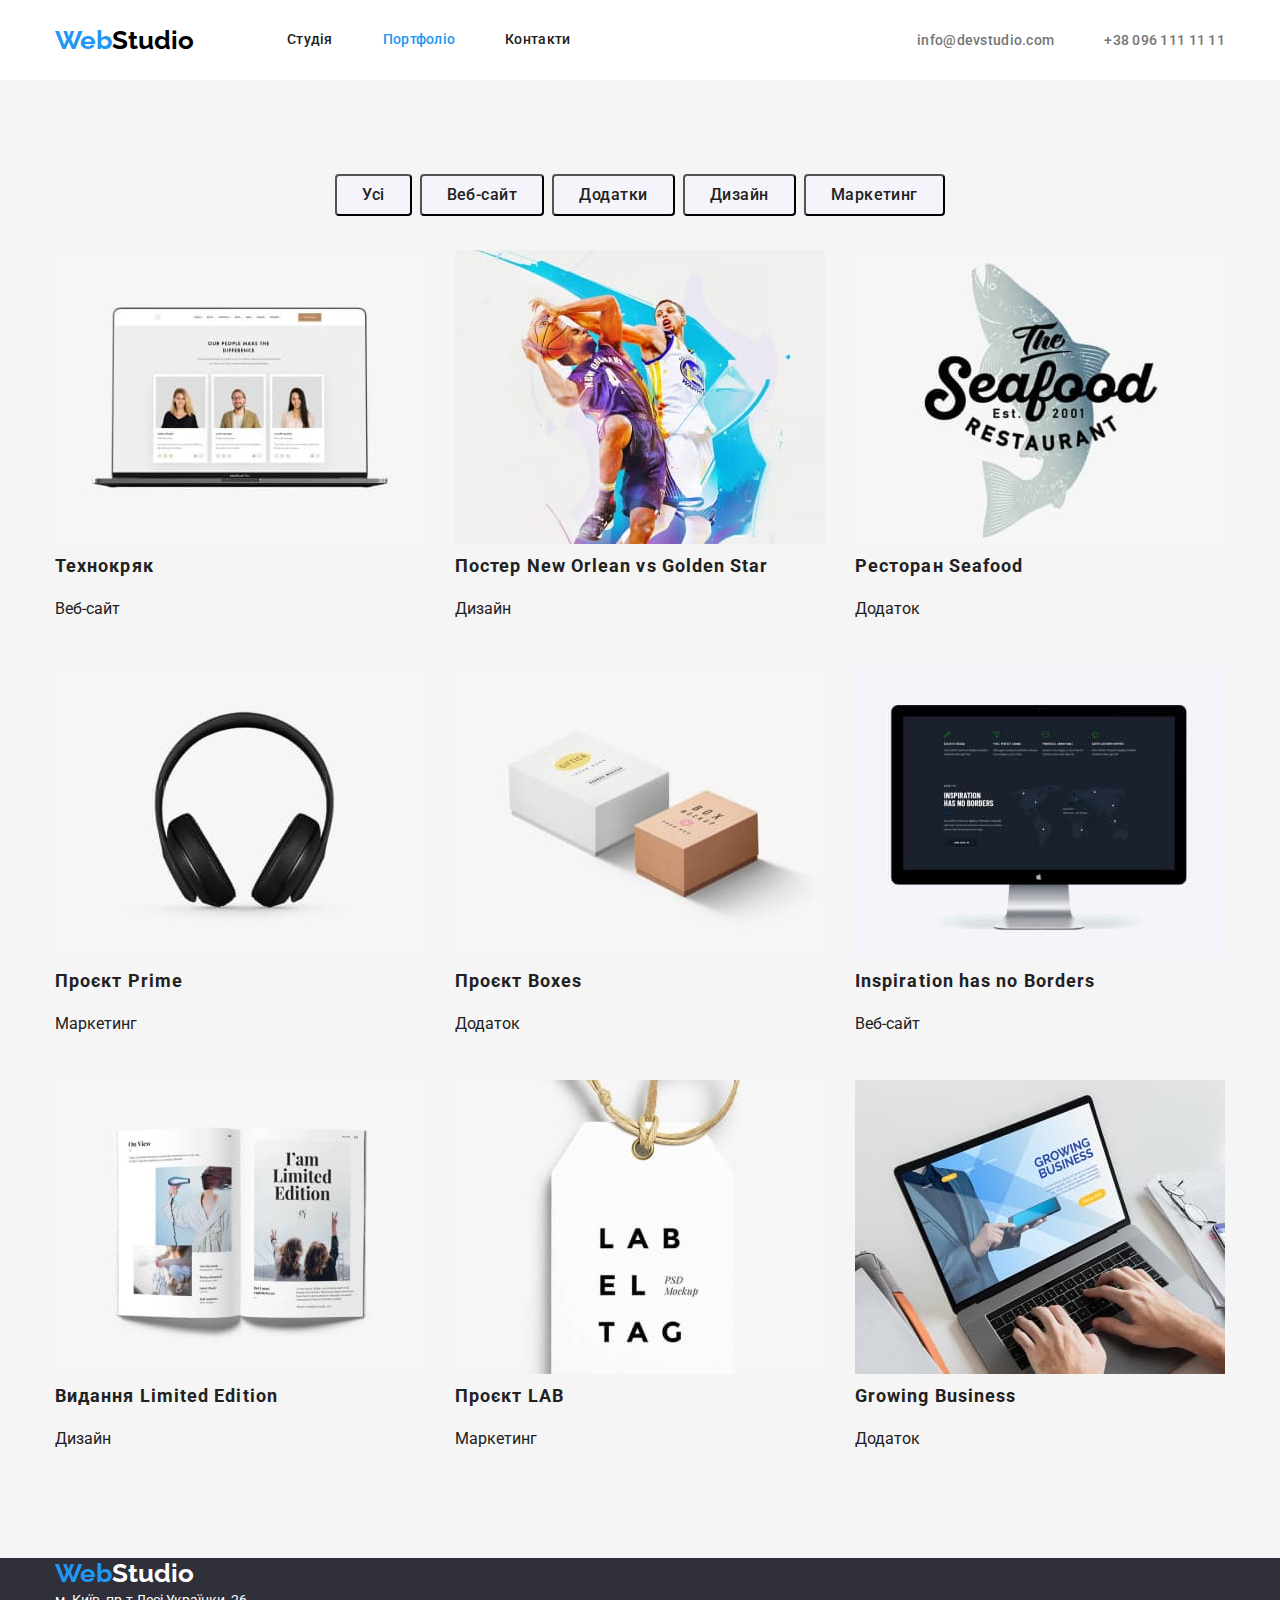
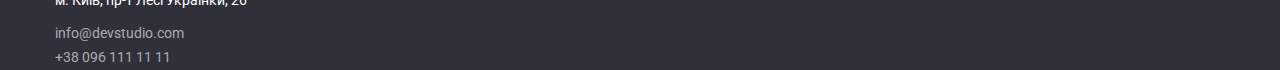
==== commit 06699dd1: "remove extra margin- right" ====
--- a/portfolio.html
+++ b/portfolio.html
@@ -32,7 +32,7 @@
     </header>
     <main>
         <section class="section no-padding">
-            <div class="container">
+            <div class="container portfolio">
                 <h1 hidden class="menu">Меню</h1>
                 <ul class="list btn">
                     <li class="navigation"><button class="button" type="button">Усі</button></li>
--- a/css/styles.css
+++ b/css/styles.css
@@ -220,6 +220,9 @@
     width: calc((100%-90px)/4);
     margin-right: 30px;
 }
+.list-member:nth-child(4){
+    margin-right: 0;
+}
 .section-team {
     background-color: var(--bcground-secondary-white-color);
 }
@@ -280,6 +283,11 @@
 }
 
 /*Styles of portfolio*/
+
+.container.portfolio{
+    margin-top: 94px;
+    margin-bottom: 94px;
+}
 .button {
     display: inline-block;
     border-radius: 4px;
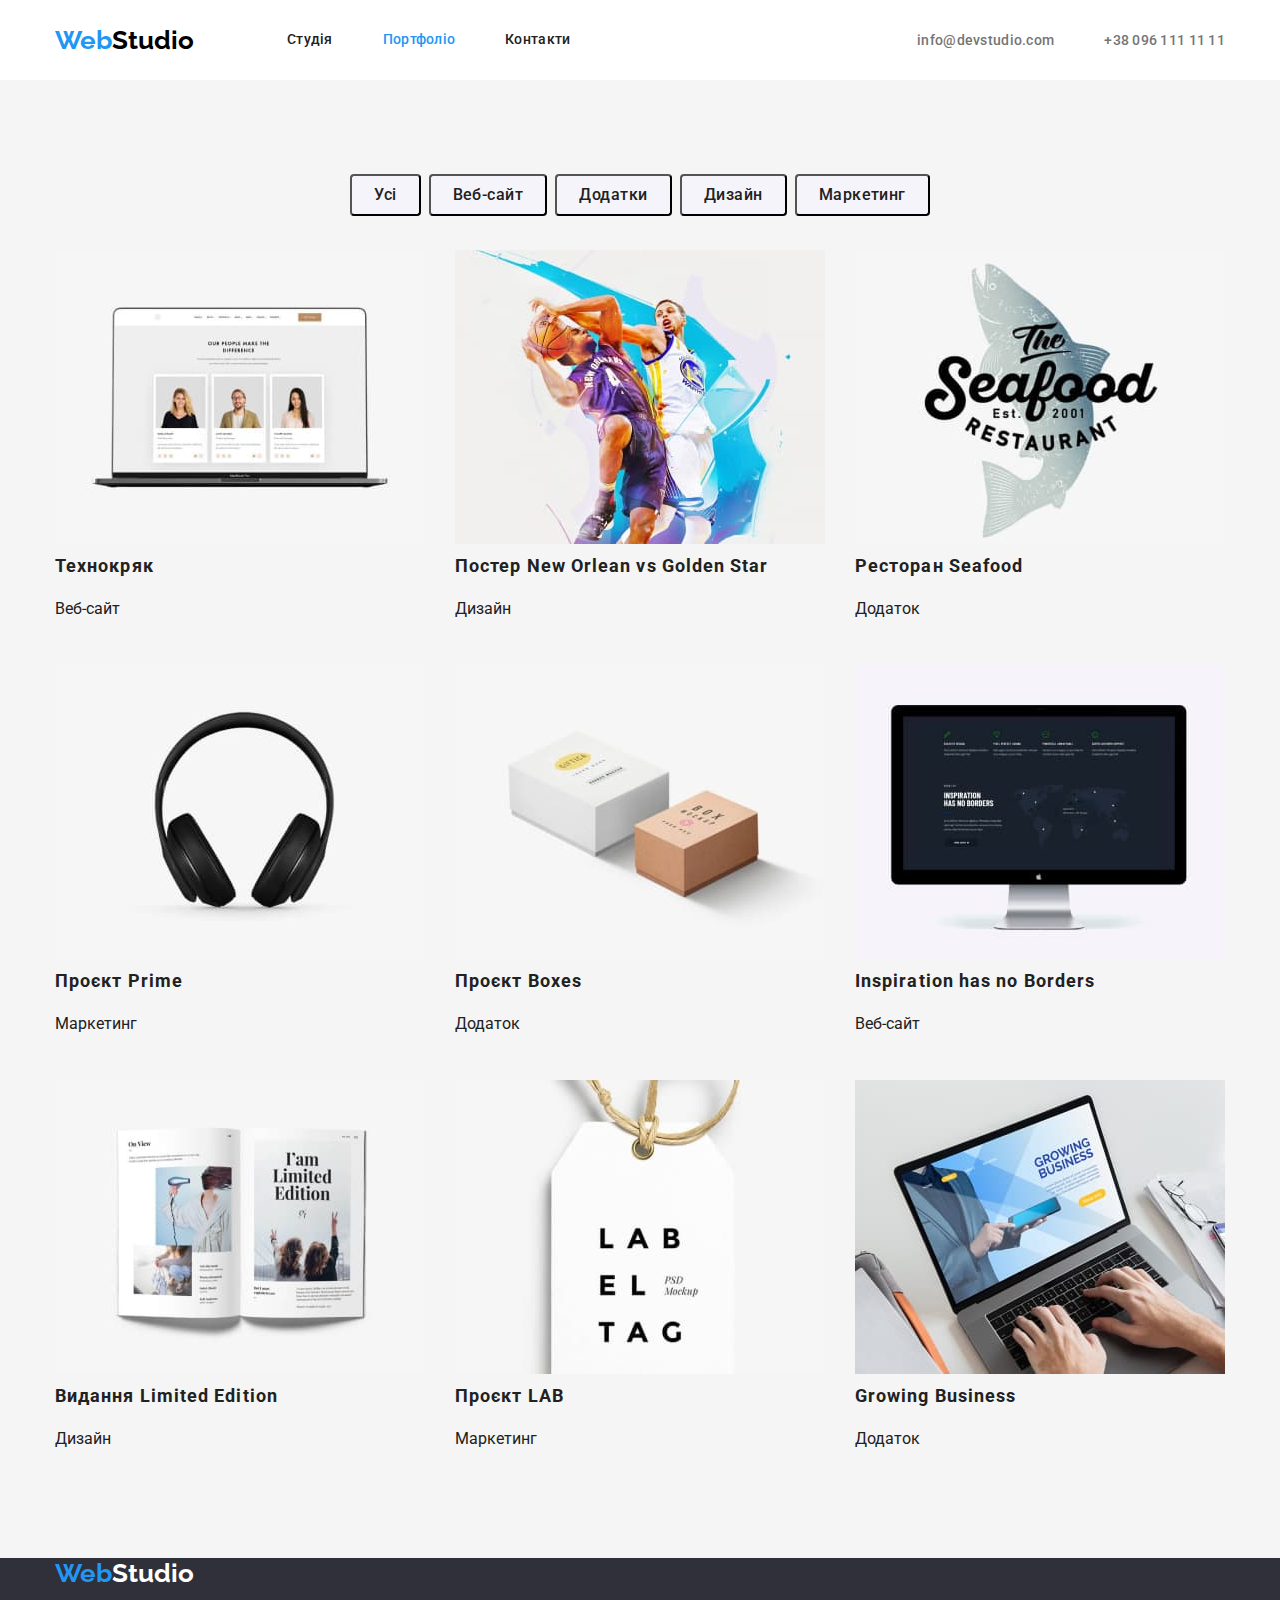
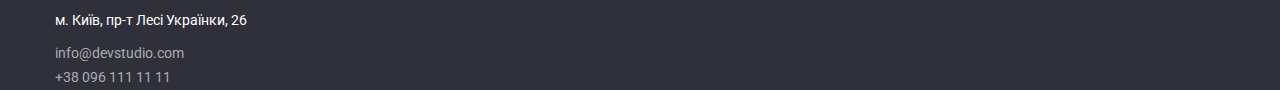
==== commit 49733c8b: "changed padding size" ====
--- a/portfolio.html
+++ b/portfolio.html
@@ -93,7 +93,7 @@
     </main>
     <footer class="end-page">
         <div class="container">
-        <a href="./index.html" class="logo end">
+        <a href="./index.html" class="logo">
             <span class="accent">Web</span><span class="color-footer">Studio</span>
         </a>
         <address>
--- a/css/styles.css
+++ b/css/styles.css
@@ -240,15 +240,12 @@
     
 }
 /*footer*/
-.logo.end {
-    margin-bottom: 20px;
-}
 .end-page{
     background-color:#2F303A;
 }
 .post-office{
 
-    margin-top: 0;
+    margin-top: 20px;
     margin-bottom: 9px;
     color:var(--primary-white-color);
     font-style: normal;
@@ -291,7 +288,7 @@
 .button {
     display: inline-block;
     border-radius: 4px;
-    padding: 6px 25px;
+    padding: 6px 22px;
     
     color: var(--primary-text-color);
     background-color:var(--secondary-white-color);
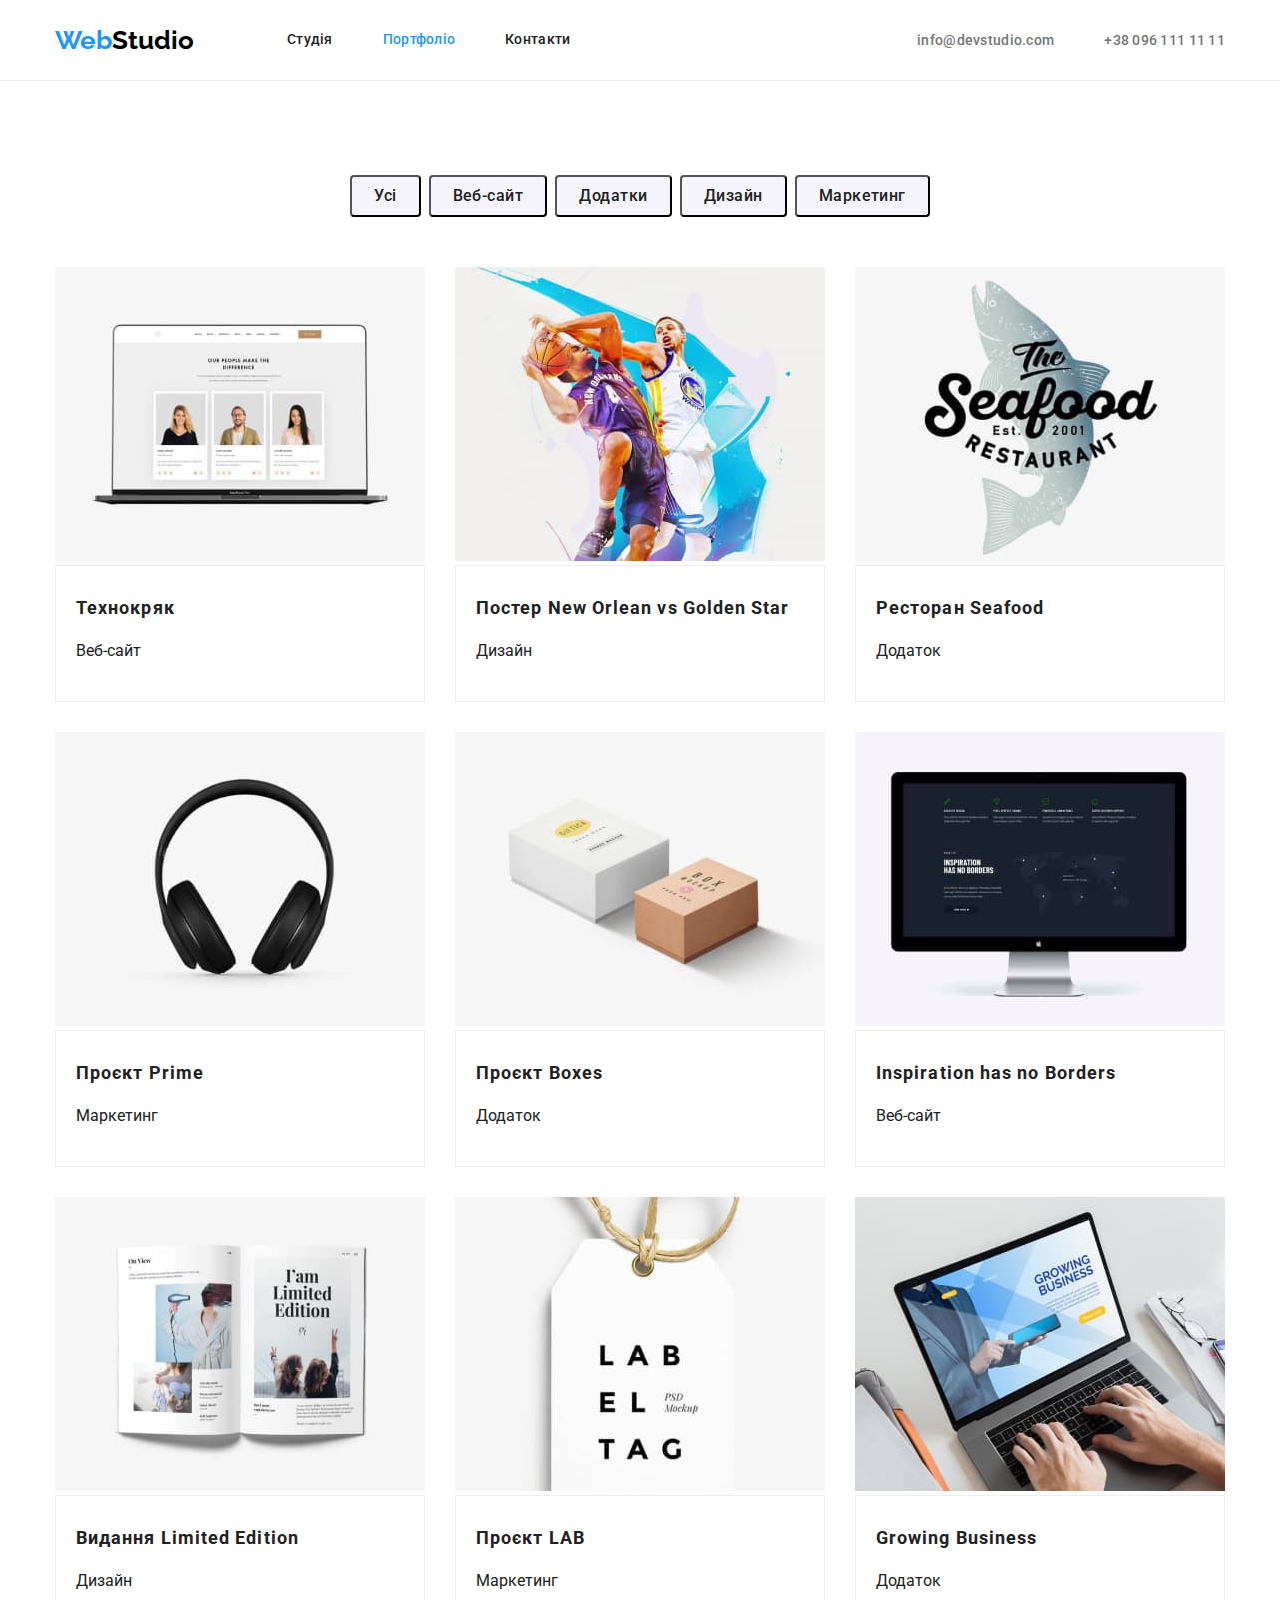
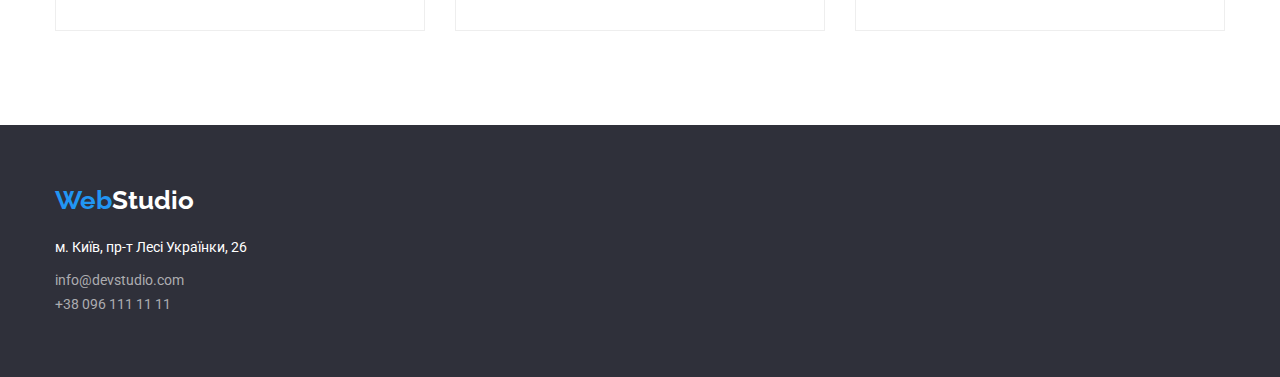
==== commit 7661567a: "Updated margins and paddings" ====
--- a/portfolio.html
+++ b/portfolio.html
@@ -1,37 +1,41 @@
 <!DOCTYPE html>
 <html lang="uk">
+
 <head>
     <meta charset="UTF-8">
     <meta http-equiv="X-UA-Compatible" content="IE=edge">
     <meta name="viewport" content="width=device-width, initial-scale=1.0">
     <title>Document</title>
-    <link href="https://fonts.googleapis.com/css2?family=Raleway:wght@700&family=Roboto:wght@400;500;700;900&display=swap"
+    <link
+        href="https://fonts.googleapis.com/css2?family=Raleway:wght@700&family=Roboto:wght@400;500;700;900&display=swap"
         rel="stylesheet">
-    <link rel="stylesheet" href="https://cdnjs.cloudflare.com/ajax/libs/modern-normalize/1.1.0/modern-normalize.min.css">
+    <link rel="stylesheet"
+        href="https://cdnjs.cloudflare.com/ajax/libs/modern-normalize/1.1.0/modern-normalize.min.css">
     <link rel="stylesheet" href="./css/styles.css">
 </head>
+
 <body class="page">
     <header class="page-header">
         <div class="container main-div"">
-        <nav class="main-nav">
+        <nav class=" main-nav">
             <a href="./index.html" class="logo">
                 <span class="accent">Web</span>Studio
             </a>
-    
+
             <ul class="site-nav list">
                 <li class="item"><a href="./index.html" class="link">Студія</a></li>
                 <li class="item"><a href="./portfolio.html" class="link current">Портфоліо</a></li>
                 <li class="item"><a href="" class="link">Контакти</a></li>
             </ul>
-        </nav>
-        <ul class="contacts list">
-            <li class="item"><a href="mailto:info@devstudio.com" class="contact-item">info@devstudio.com</a></li>
-            <li class="item"><a href="tel:+380961111111" class="contact-item">+38 096 111 11 11</a></li>
-        </ul>
+            </nav>
+            <ul class="contacts list">
+                <li class="item"><a href="mailto:info@devstudio.com" class="contact-item">info@devstudio.com</a></li>
+                <li class="item"><a href="tel:+380961111111" class="contact-item">+38 096 111 11 11</a></li>
+            </ul>
         </div>
     </header>
     <main>
-        <section class="section no-padding">
+        <section class="section">
             <div class="container portfolio">
                 <h1 hidden class="menu">Меню</h1>
                 <ul class="list btn">
@@ -44,48 +48,66 @@
                 <ul class="list-content">
                     <li class="list-items">
                         <img src="./images/технокряк.jpg" alt="Веб-сайт" width="370">
-                        <h2 class="section-port-title">Технокряк</h2>
-                        <p class="text">Веб-сайт</p>
+                        <div class="content">
+                            <h2 class="section-port-title">Технокряк</h2>
+                            <p class="text">Веб-сайт</p>
+                        </div>
                     </li>
                     <li class="list-items">
                         <img src="./images/постер.jpg" alt="постер з баскетболістами" width="370">
-                        <h2 class="section-port-title">Постер New Orlean vs Golden Star</h2>
-                        <p class="text">Дизайн</p>
+                        <div class="content">
+                            <h2 class="section-port-title">Постер New Orlean vs Golden Star</h2>
+                            <p class="text">Дизайн</p>
+                        </div>
                     </li>
                     <li class="list-items">
                         <img src="./images/ресторан.jpg" alt="вивіска ресторану морепродуктів" width="370">
-                        <h2 class="section-port-title">Ресторан Seafood</h2>
-                        <p class="text">Додаток</p>
+                        <div class="content">
+                            <h2 class="section-port-title">Ресторан Seafood</h2>
+                            <p class="text">Додаток</p>
+                        </div>
                     </li>
                     <li class="list-items">
                         <img src="./images/проект-прайм.jpg" alt="навушники" width="370">
-                        <h2 class="section-port-title">Проєкт Prime</h2>
-                        <p class="text">Маркетинг</p>
+                        <div class="content">
+                            <h2 class="section-port-title">Проєкт Prime</h2>
+                            <p class="text">Маркетинг</p>
+                        </div>
                     </li>
                     <li class="list-items">
                         <img src="./images/проект-бокс.jpg" alt="коробки" width="370">
-                        <h2 class="section-port-title">Проєкт Boxes</h2>
-                        <p class="text">Додаток</p>
+                        <div class="content">
+                            <h2 class="section-port-title">Проєкт Boxes</h2>
+                            <p class="text">Додаток</p>
+                        </div>
                     </li>
                     <li class="list-items">
                         <img src="./images/вебсайт.jpg" alt="компьютер" width="370">
-                        <h2 class="section-port-title">Inspiration has no Borders</h2>
-                        <p class="text">Веб-сайт</p>
+                        <div class="content">
+                            <h2 class="section-port-title">Inspiration has no Borders</h2>
+                            <p class="text">Веб-сайт</p>
+                        </div>
                     </li>
                     <li class="list-items">
                         <img src="./images/видання.jpg" alt="відкритий журнал" width="370">
-                        <h2 class="section-port-title">Видання Limited Edition</h2>
-                        <p class="text">Дизайн</p>
+                        <div class="content">
+                            <h2 class="section-port-title">Видання Limited Edition</h2>
+                            <p class="text">Дизайн</p>
+                        </div>
                     </li>
                     <li class="list-items">
                         <img src="./images/проект-лаб.jpg" alt="бірка" width="370">
-                        <h2 class="section-port-title" >Проєкт LAB</h2>
-                        <p class="text">Маркетинг</p>
+                        <div class="content">
+                            <h2 class="section-port-title">Проєкт LAB</h2>
+                            <p class="text">Маркетинг</p>
+                        </div>
                     </li>
                     <li class="list-items">
                         <img src="./images/бізнес.jpg" alt="людина працює за компьютером" width="370">
-                        <h2 class="section-port-title">Growing Business</h2>
-                        <p class="text">Додаток</p>
+                        <div class="content">
+                            <h2 class="section-port-title">Growing Business</h2>
+                            <p class="text">Додаток</p>
+                        </div>
                     </li>
                 </ul>
             </div>
@@ -93,17 +115,18 @@
     </main>
     <footer class="end-page">
         <div class="container">
-        <a href="./index.html" class="logo">
-            <span class="accent">Web</span><span class="color-footer">Studio</span>
-        </a>
-        <address>
-            <p class="post-office">
-                м. Київ, пр-т Лесі Українки, 26 
-            </p>
-            <a href="" class="email">info@devstudio.com</a><br>
-            <a href="" class="number">+38 096 111 11 11</a>
-        </address>
+            <a href="./index.html" class="logo">
+                <span class="accent">Web</span><span class="color-footer">Studio</span>
+            </a>
+            <address>
+                <p class="post-office">
+                    м. Київ, пр-т Лесі Українки, 26
+                </p>
+                <a href="" class="email">info@devstudio.com</a><br>
+                <a href="" class="number">+38 096 111 11 11</a>
+            </address>
         </div>
     </footer>
 </body>
+
 </html>--- a/css/styles.css
+++ b/css/styles.css
@@ -44,12 +44,11 @@
 }
 .page {
     color:var(--primary-text-color);
-    background-color: var(--primary-bcground-color);
-    font-family: 'Roboto', sans-serif;
-}
-.page-header{
+    font-family: 'Roboto', sans-serif; 
+}
+.page >.page-header{
     background-color:#FFFFFF;
-    border-bottom: #ECECEC 1px;
+    border-bottom: 1px solid #ECECEC;
 }
 .list {
     list-style: none;
@@ -125,6 +124,8 @@
 .hero{
     background-color: #2F303A;
     text-align: center;
+    padding-top: 200px;
+    padding-bottom: 200px;
 }
 .hero-title{
     margin-top: 0;
@@ -141,8 +142,6 @@
 .section{
     padding-top: 94px;
     padding-bottom: 94px;
-    
-    background-color:var(--primary-bcground-color);
 }
 .section-title{
     margin-top: 0;
@@ -163,14 +162,17 @@
     font-size: 14px;
     line-height: 1.14;
     margin-bottom: 10px;
+    
 }
 .feature-list {
     display: flex;
     flex-wrap: wrap;
+    
 }
 .feature-list .list-item{
 width: 270px;
 margin-right: 30px;
+
 }
 .feature-list .list-item:nth-child(4){
     margin-right: 0;
@@ -182,11 +184,16 @@
     color: var(--secondary-text-color);
     font-size: 14px;
     line-height: 1.71;
+    
 }
 
 
 
 /*work*/
+.section.work {
+    padding-top: 0;
+    padding-bottom: 94px;
+}
 .work-list .title{
     color: var(--primary-text-color);
 }
@@ -236,12 +243,18 @@
     color: var(--secondary-text-color);
     font-size: 16px;
     line-height: 1.19;
-    text-align: center;
-    
+    text-align: center;   
+}
+.description{
+    padding-top: 30px;
+    padding-bottom: 30px;
 }
 /*footer*/
 .end-page{
+    padding-top: 60px;
+    padding-bottom: 60px;
     background-color:#2F303A;
+    
 }
 .post-office{
 
@@ -281,10 +294,6 @@
 
 /*Styles of portfolio*/
 
-.container.portfolio{
-    margin-top: 94px;
-    margin-bottom: 94px;
-}
 .button {
     display: inline-block;
     border-radius: 4px;
@@ -300,12 +309,13 @@
     font-size: 16px;
     line-height: 1.63;
     letter-spacing: 0.03em;
+   
 }
 .list.btn {
-    margin-bottom: 34px;
+    margin-bottom: 50px;
     display: flex;
     justify-content: center;
-} 
+}
 .list.btn .navigation:not(:last-child){
     margin-right: 8px;
 }
@@ -344,21 +354,27 @@
     color: var(--primary-text-color);
     font-size: 18px;
     line-height: 2;
-    letter-spacing: 0.06em; 
-}
+    letter-spacing: 0.06em;
+}
+
 .list-content {
     display: flex;
     flex-wrap: wrap;
     list-style: none;
     margin: 0;
     padding: 0;
-    
+}
+.content {
+    padding: 24px 20px;
+    border: 1px solid #EEEEEE;
+}
+.list-items>.text {
+    color: var(--secondary-text-color);
 }
 .list-items{
     width:calc ((100%-60px)/3);
     margin-right: 30px;
     margin-bottom: 30px;
-    border-bottom:  #EEEEEE 1px; ;
 }
 .list-items:nth-child(3n){
     margin-right: 0;
@@ -366,7 +382,4 @@
 .list-items:nth-last-child(-n+3){
     margin-bottom: 0;   
 }
-.section.no-padding{
-    padding-top: 0;
-    padding-bottom: 0;
-}+
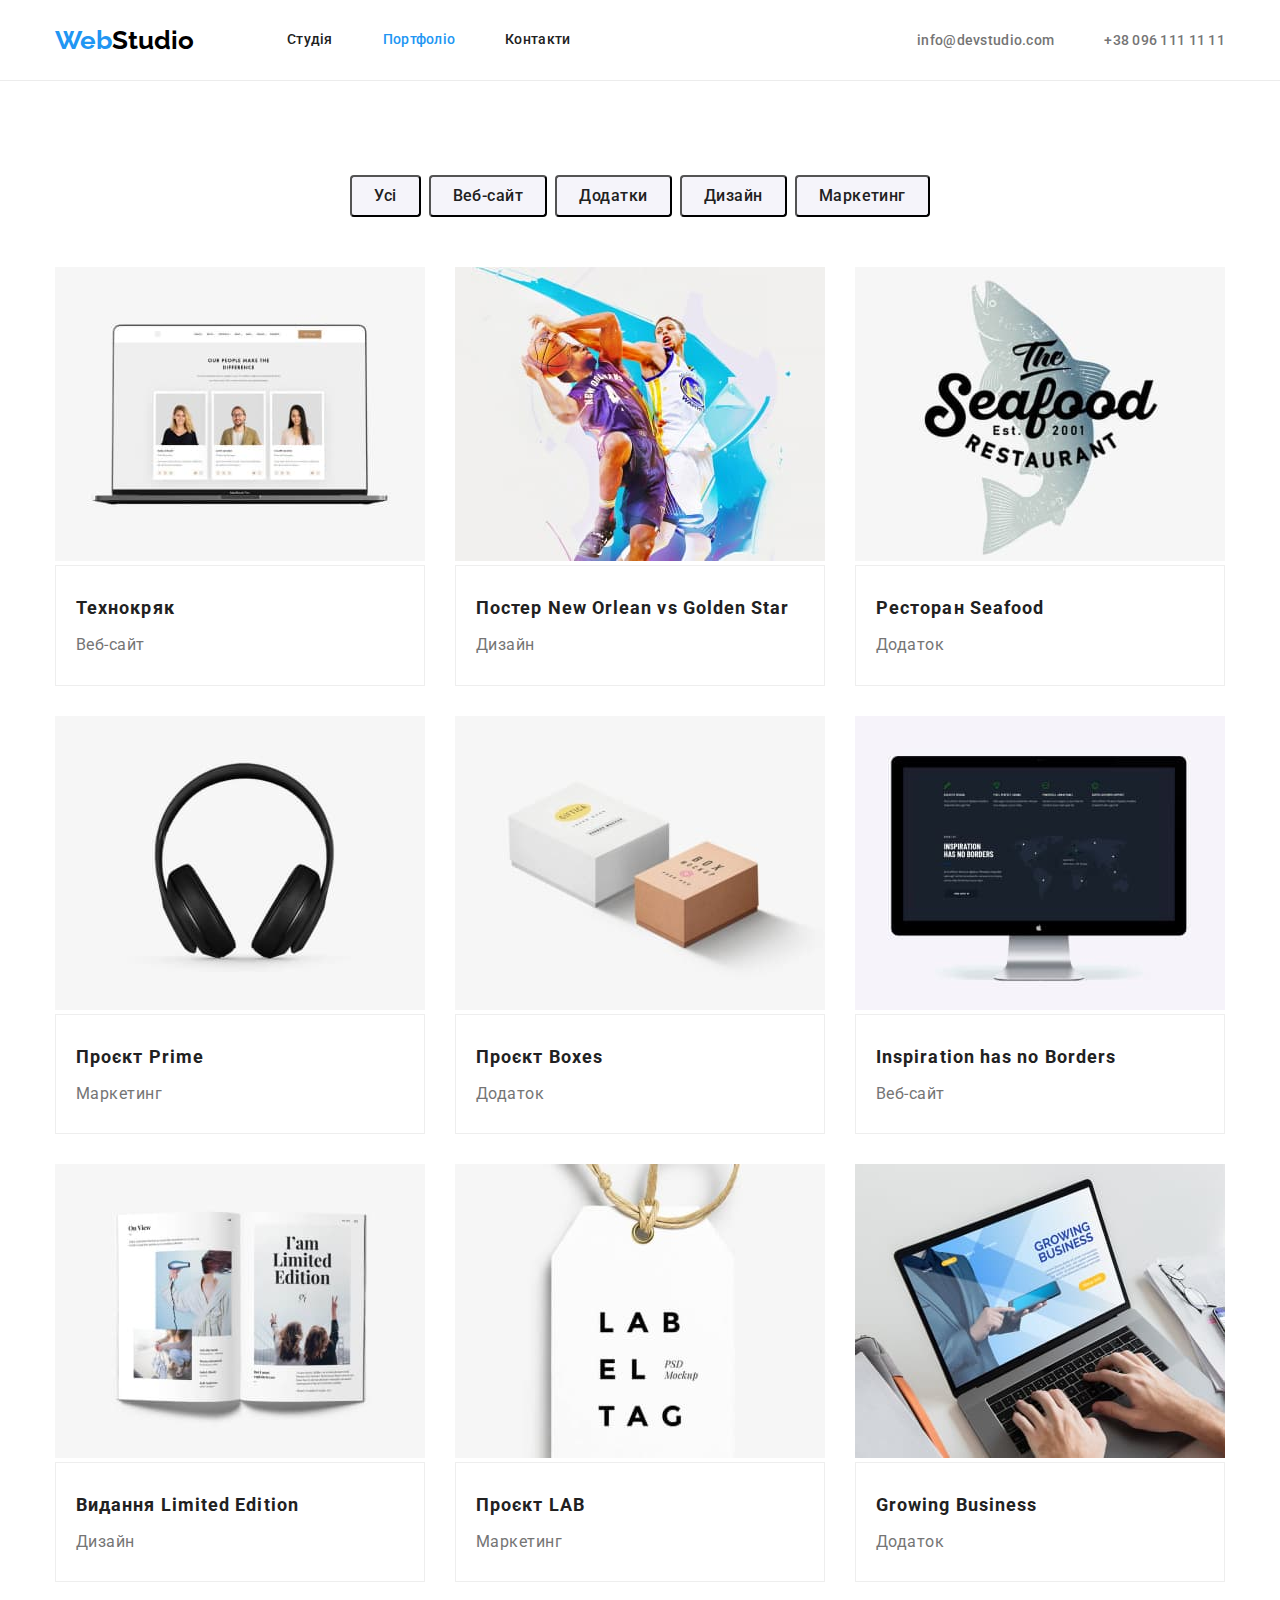
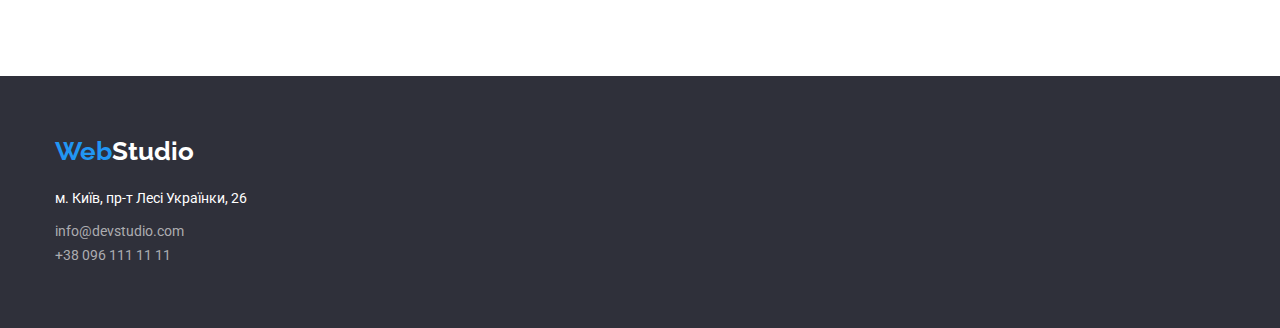
==== commit 84c129e7: "Added font styles" ====
--- a/portfolio.html
+++ b/portfolio.html
@@ -119,11 +119,17 @@
                 <span class="accent">Web</span><span class="color-footer">Studio</span>
             </a>
             <address>
-                <p class="post-office">
-                    м. Київ, пр-т Лесі Українки, 26
-                </p>
-                <a href="" class="email">info@devstudio.com</a><br>
-                <a href="" class="number">+38 096 111 11 11</a>
+                <ul class="list">
+                    <li>
+                        <p class="post-office">м. Київ, пр-т Лесі Українки, 26</p>
+                    </li>
+                    <li>
+                        <a href="mailto:info@devstudio.com" class="email">info@devstudio.com</a>
+                    </li>
+                    <li>
+                        <a href="tel:+380961111111" class="number">+38 096 111 11 11</a>
+                    </li>
+                </ul>
             </address>
         </div>
     </footer>
--- a/css/styles.css
+++ b/css/styles.css
@@ -272,7 +272,7 @@
 .color-footer:focus {
     color: var(--accent-color);
 }
-.email{
+.list .email{
     margin-bottom: 9px;
 }
 .email,
@@ -319,7 +319,7 @@
 .list.btn .navigation:not(:last-child){
     margin-right: 8px;
 }
-.button:hover,
+.button:hover, 
 .button:focus{
     color: var(--primary-white-color);
     background-color:var(--bcground-accent-color);
@@ -352,6 +352,9 @@
     margin-bottom: 4px;
     
     color: var(--primary-text-color);
+    font-family: 'Roboto';
+    font-style: normal;
+    font-weight: 700;
     font-size: 18px;
     line-height: 2;
     letter-spacing: 0.06em;
@@ -368,8 +371,16 @@
     padding: 24px 20px;
     border: 1px solid #EEEEEE;
 }
-.list-items>.text {
+.content>.text {
     color: var(--secondary-text-color);
+    font-family: 'Roboto';
+    font-style: normal;
+    font-weight: 400;
+    font-size: 16px;
+    line-height: 1.88;
+    letter-spacing: 0.03em;
+    margin-top: 0;
+    margin-bottom: 0;
 }
 .list-items{
     width:calc ((100%-60px)/3);
